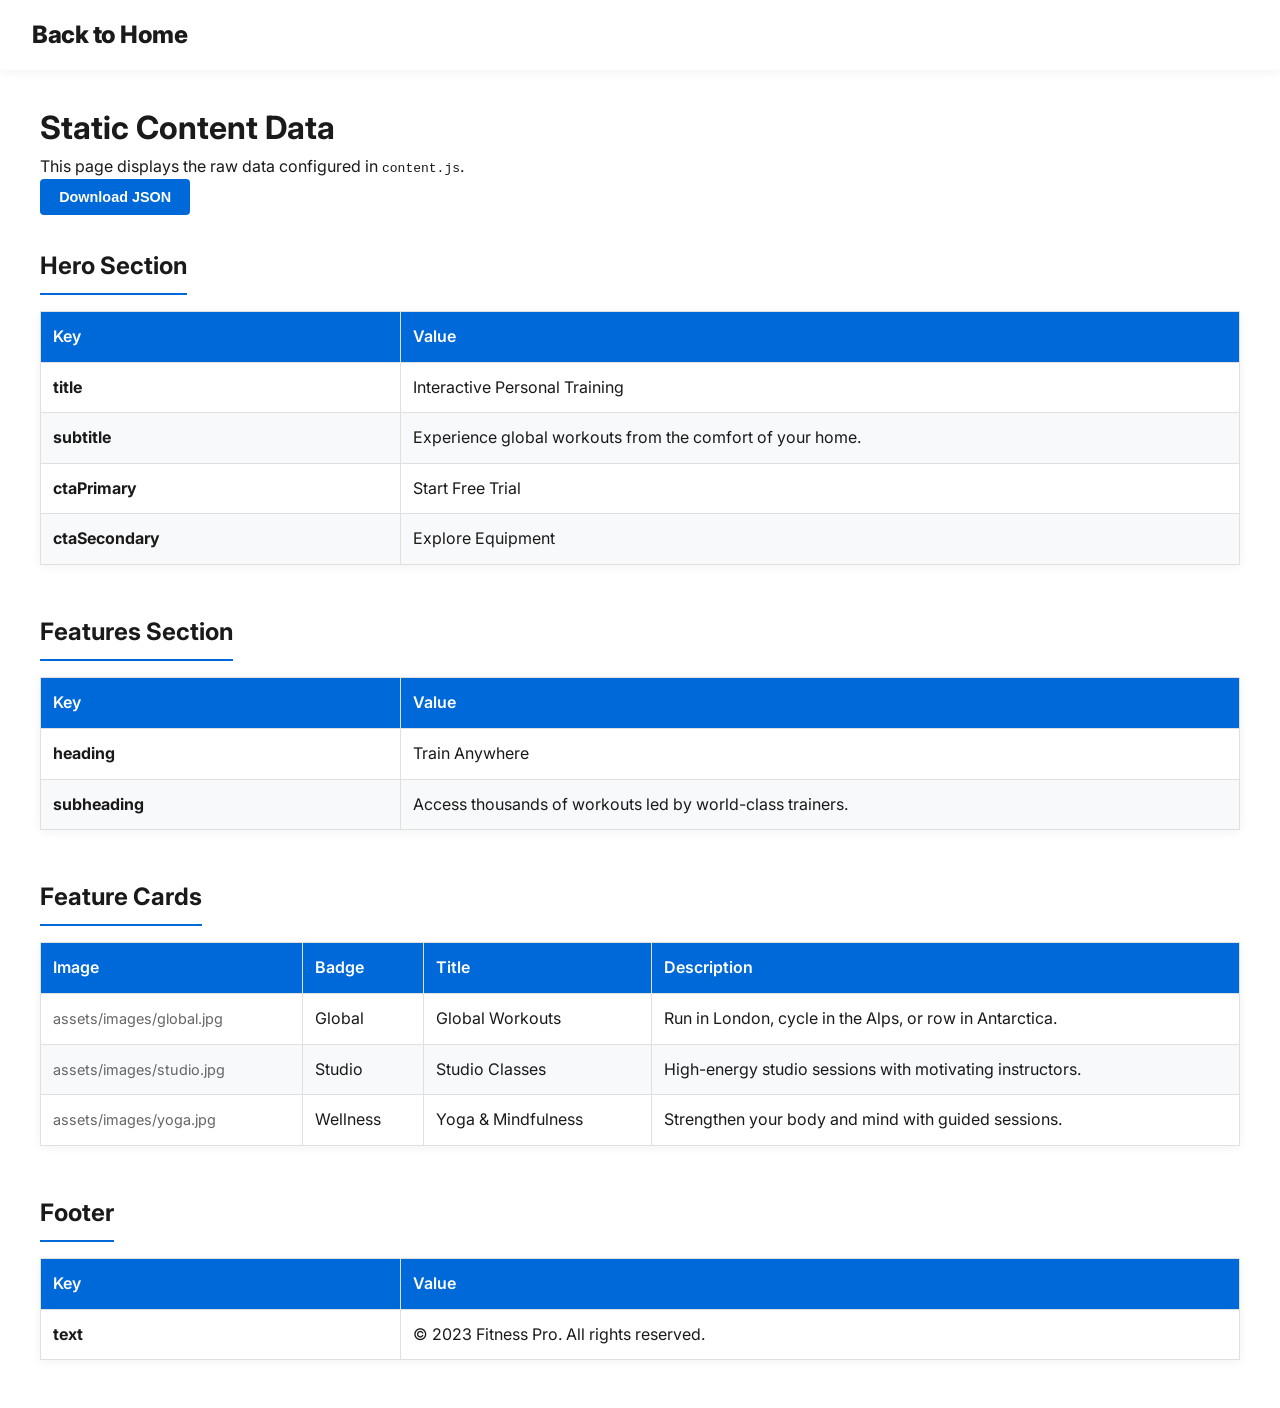
==== data-view.html @ 4fa9d26e "ok" ====
<!doctype html>
<html lang="en">
  <head>
    <meta charset="UTF-8" />
    <meta name="viewport" content="width=device-width, initial-scale=1.0" />
    <title>Content Data View</title>
    <link rel="stylesheet" href="style.css" />
    <link
      href="https://fonts.googleapis.com/css2?family=Inter:wght@300;400;600;700&display=swap"
      rel="stylesheet"
    />
    <style>
      body {
        background-color: #fff;
        color: var(--dark);
      }
      .data-section {
        margin-bottom: 3rem;
      }
      table {
        width: 100%;
        border-collapse: collapse;
        margin-top: 1rem;
        box-shadow: 0 2px 10px rgba(0, 0, 0, 0.05);
      }
      th,
      td {
        border: 1px solid #e0e0e0;
        padding: 12px;
        text-align: left;
      }
      th {
        background-color: var(--primary);
        color: white;
        font-weight: 600;
      }
      tr:nth-child(even) {
        background-color: #f8f9fa;
      }
      h2 {
        border-bottom: 2px solid var(--primary);
        padding-bottom: 0.5rem;
        display: inline-block;
      }
    </style>
  </head>
  <body>
    <!-- Navigation Placeholder -->
    <nav class="navbar" style="position: relative; margin-bottom: 2rem">
      <div class="nav-container">
        <a href="index.html" class="logo">Back to Home</a>
      </div>
    </nav>

    <div class="container">
      <h1>Static Content Data</h1>
      <p>
        This page displays the raw data configured in <code>content.js</code>.
      </p>

      <button
        id="download-json-btn"
        class="btn btn-primary"
        style="margin-bottom: 2rem"
      >
        Download JSON
      </button>

      <div id="tables-container">
        <!-- Tables will be injected here by table-renderer.js -->
      </div>
    </div>

    <!-- Scripts -->
    <script src="content.js"></script>
    <script src="table-renderer.js"></script>
  </body>
</html>
---- style.css ----
:root {
    --primary: #0069d9;
    --primary-hover: #0056b3;
    --dark: #1a1a1a;
    --light: #ffffff;
    --gray: #f4f4f4;
    --text-muted: #666;
    --font-main: 'Inter', sans-serif;
}

* {
    margin: 0;
    padding: 0;
    box-sizing: border-box;
}

body {
    font-family: var(--font-main);
    color: var(--dark);
    line-height: 1.6;
    background-color: var(--light);
}

/* Navigation */
.navbar {
    position: fixed;
    top: 0;
    width: 100%;
    background: rgba(255, 255, 255, 0.95);
    backdrop-filter: blur(10px);
    z-index: 1000;
    box-shadow: 0 2px 10px rgba(0,0,0,0.05);
    transition: padding 0.3s ease;
}

.nav-container {
    max-width: 1400px;
    margin: 0 auto;
    padding: 1rem 2rem;
    display: flex;
    justify-content: space-between;
    align-items: center;
}

.logo {
    display: flex;
    align-items: center;
    gap: 0.5rem;
    font-size: 1.5rem;
    font-weight: 800;
    text-decoration: none;
    color: var(--dark);
    letter-spacing: -0.5px;
}

.logo img {
    height: 40px;
    width: auto;
}

.highlight { color: var(--primary); }

.nav-links {
    display: flex;
    gap: 2rem;
}

.nav-links a {
    text-decoration: none;
    color: var(--dark);
    font-weight: 500;
    font-size: 0.95rem;
    transition: color 0.2s;
}

.nav-links a:hover { color: var(--primary); }

.nav-auth {
    display: flex;
    align-items: center;
    gap: 1.5rem;
}

.btn {
    padding: 0.6rem 1.2rem;
    border-radius: 4px;
    font-weight: 600;
    cursor: pointer;
    border: none;
    transition: all 0.2s;
    text-decoration: none;
    font-size: 0.9rem;
}

.btn-text {
    text-decoration: none;
    color: var(--dark);
    font-weight: 600;
    font-size: 0.9rem;
}

.btn-primary {
    background: var(--primary);
    color: white;
}

.btn-primary:hover { background: var(--primary-hover); }

.btn-outline {
    background: transparent;
    border: 2px solid white;
    color: white;
}

.btn-outline:hover { background: white; color: var(--dark); }

.hidden { display: none !important; }

.hamburger { display: none; }

/* Hero */
.hero {
    position: relative;
    height: 100vh;
    display: flex;
    align-items: center;
    justify-content: center;
    text-align: center;
    color: white;
    padding: 0 1rem;
}

.video-container {
    position: absolute;
    top: 0;
    left: 0;
    width: 100%;
    height: 100%;
    z-index: -1;
    overflow: hidden;
}

.video-bg {
    width: 100%;
    height: 100%;
    object-fit: cover;
}

.overlay {
    position: absolute;
    top: 0;
    left: 0;
    width: 100%;
    height: 100%;
    background: rgba(0, 0, 0, 0.4);
}

.hero-content h1 {
    font-size: 3.5rem;
    font-weight: 800;
    margin-bottom: 1rem;
    text-transform: uppercase;
    letter-spacing: 1px;
}

.hero-content p {
    font-size: 1.2rem;
    margin-bottom: 2rem;
    max-width: 600px;
    margin-left: auto;
    margin-right: auto;
}

.cta-buttons {
    display: flex;
    gap: 1rem;
    justify-content: center;
}

/* Features */
.features {
    padding: 5rem 2rem;
    background: var(--gray);
}

.container {
    max-width: 1200px;
    margin: 0 auto;
}

.section-header {
    text-align: center;
    margin-bottom: 3rem;
}

.section-header h2 {
    font-size: 2.5rem;
    margin-bottom: 0.5rem;
}

.feature-grid {
    display: grid;
    grid-template-columns: repeat(auto-fit, minmax(300px, 1fr));
    gap: 2rem;
}

.card {
    background: white;
    border-radius: 8px;
    overflow: hidden;
    box-shadow: 0 4px 20px rgba(0,0,0,0.05);
    transition: transform 0.3s ease;
}

.card:hover { transform: translateY(-5px); }

.card-image {
    height: 220px;
    background: #ddd;
    position: relative;
}

.card-image img {
    width: 100%;
    height: 100%;
    object-fit: cover;
}

.card-badge {
    position: absolute;
    top: 1rem;
    left: 1rem;
    background: rgba(0,0,0,0.7);
    color: white;
    padding: 0.25rem 0.75rem;
    border-radius: 20px;
    font-size: 0.8rem;
    font-weight: 600;
    text-transform: uppercase;
}

.card-body { padding: 1.5rem; }
.card-body h3 { margin-bottom: 0.5rem; }
.card-body p { color: var(--text-muted); font-size: 0.95rem; }

/* Footer */
footer {
    background: var(--dark);
    color: white;
    padding: 2rem;
    text-align: center;
}

/* Mobile */
@media (max-width: 768px) {
    .nav-links, .nav-auth { display: none; }
    .hamburger { display: block; cursor: pointer; }
    .hamburger span {
        display: block;
        width: 25px;
        height: 3px;
        background: var(--dark);
        margin: 5px 0;
    }
    .hero-content h1 { font-size: 2.2rem; }
    .cta-buttons { flex-direction: column; }
    .btn-outline { border-color: var(--primary); color: var(--primary); background: white; }
}
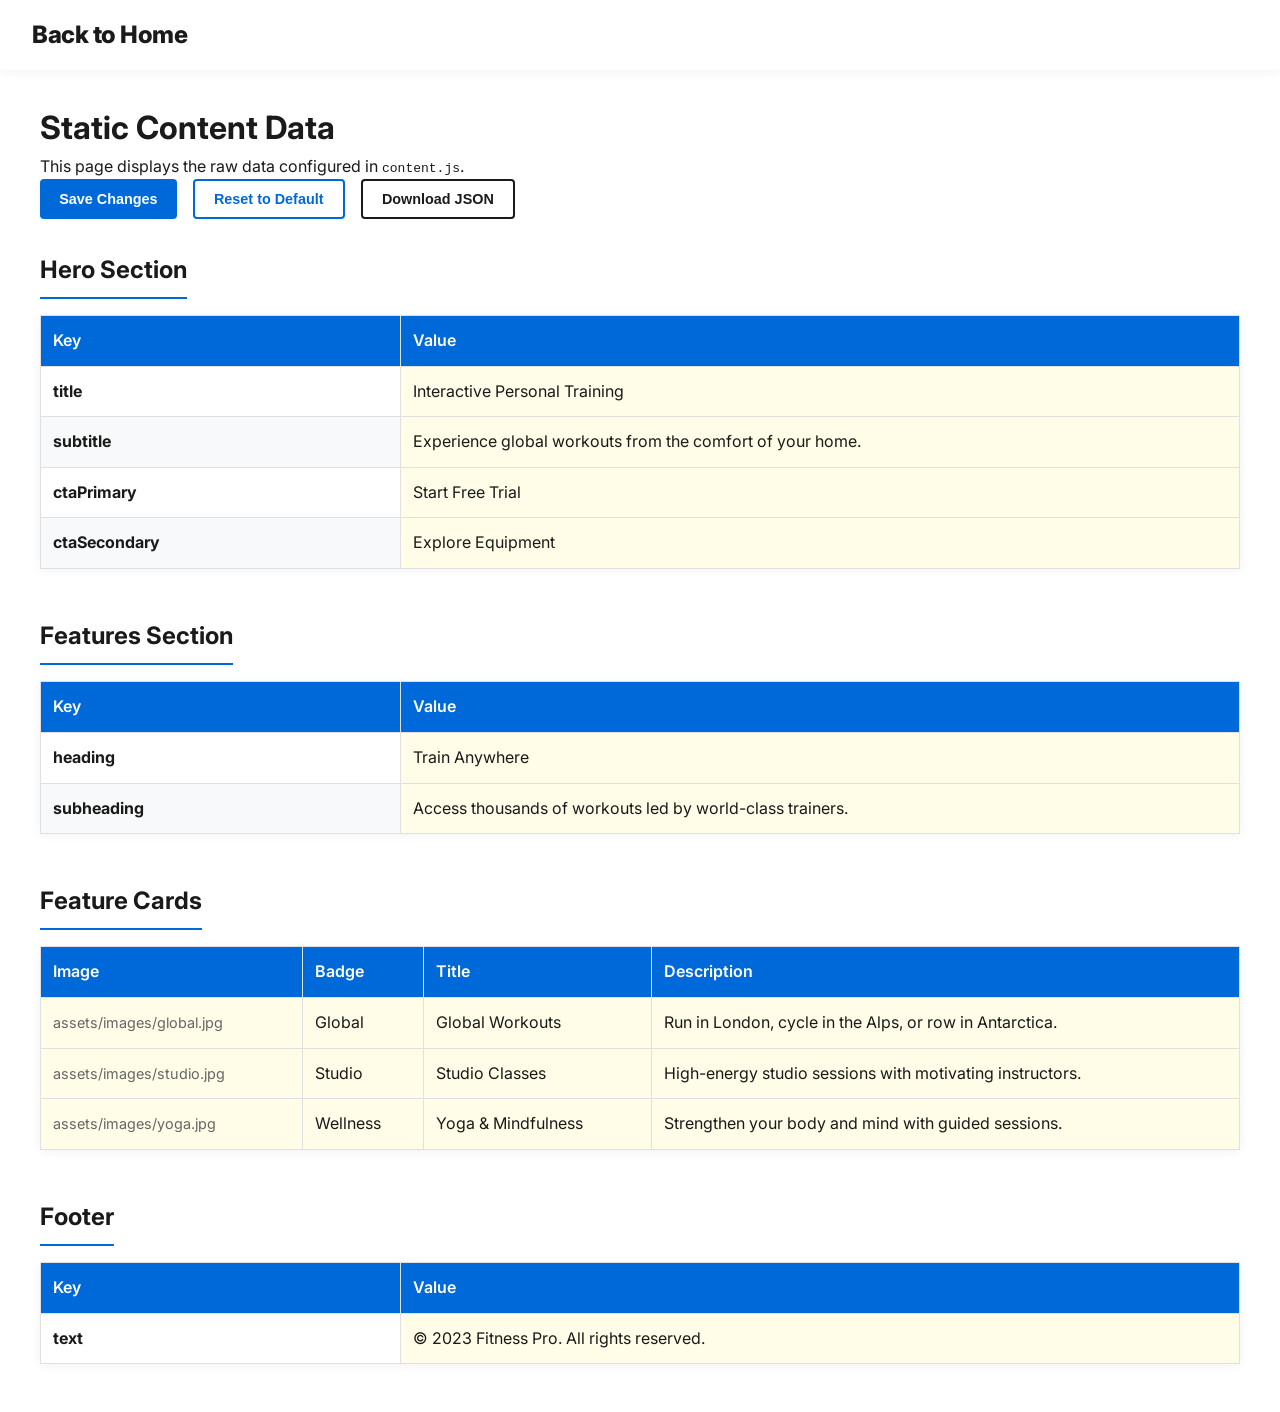
==== commit 64f8b14e: "ok" ====
--- a/data-view.html
+++ b/data-view.html
@@ -58,13 +58,23 @@
         This page displays the raw data configured in <code>content.js</code>.
       </p>
 
-      <button
-        id="download-json-btn"
-        class="btn btn-primary"
-        style="margin-bottom: 2rem"
-      >
-        Download JSON
-      </button>
+      <div style="margin-bottom: 2rem; display: flex; gap: 1rem">
+        <button id="save-btn" class="btn btn-primary">Save Changes</button>
+        <button
+          id="reset-btn"
+          class="btn btn-outline"
+          style="border-color: var(--primary); color: var(--primary)"
+        >
+          Reset to Default
+        </button>
+        <button
+          id="download-json-btn"
+          class="btn btn-outline"
+          style="border-color: var(--dark); color: var(--dark)"
+        >
+          Download JSON
+        </button>
+      </div>
 
       <div id="tables-container">
         <!-- Tables will be injected here by table-renderer.js -->
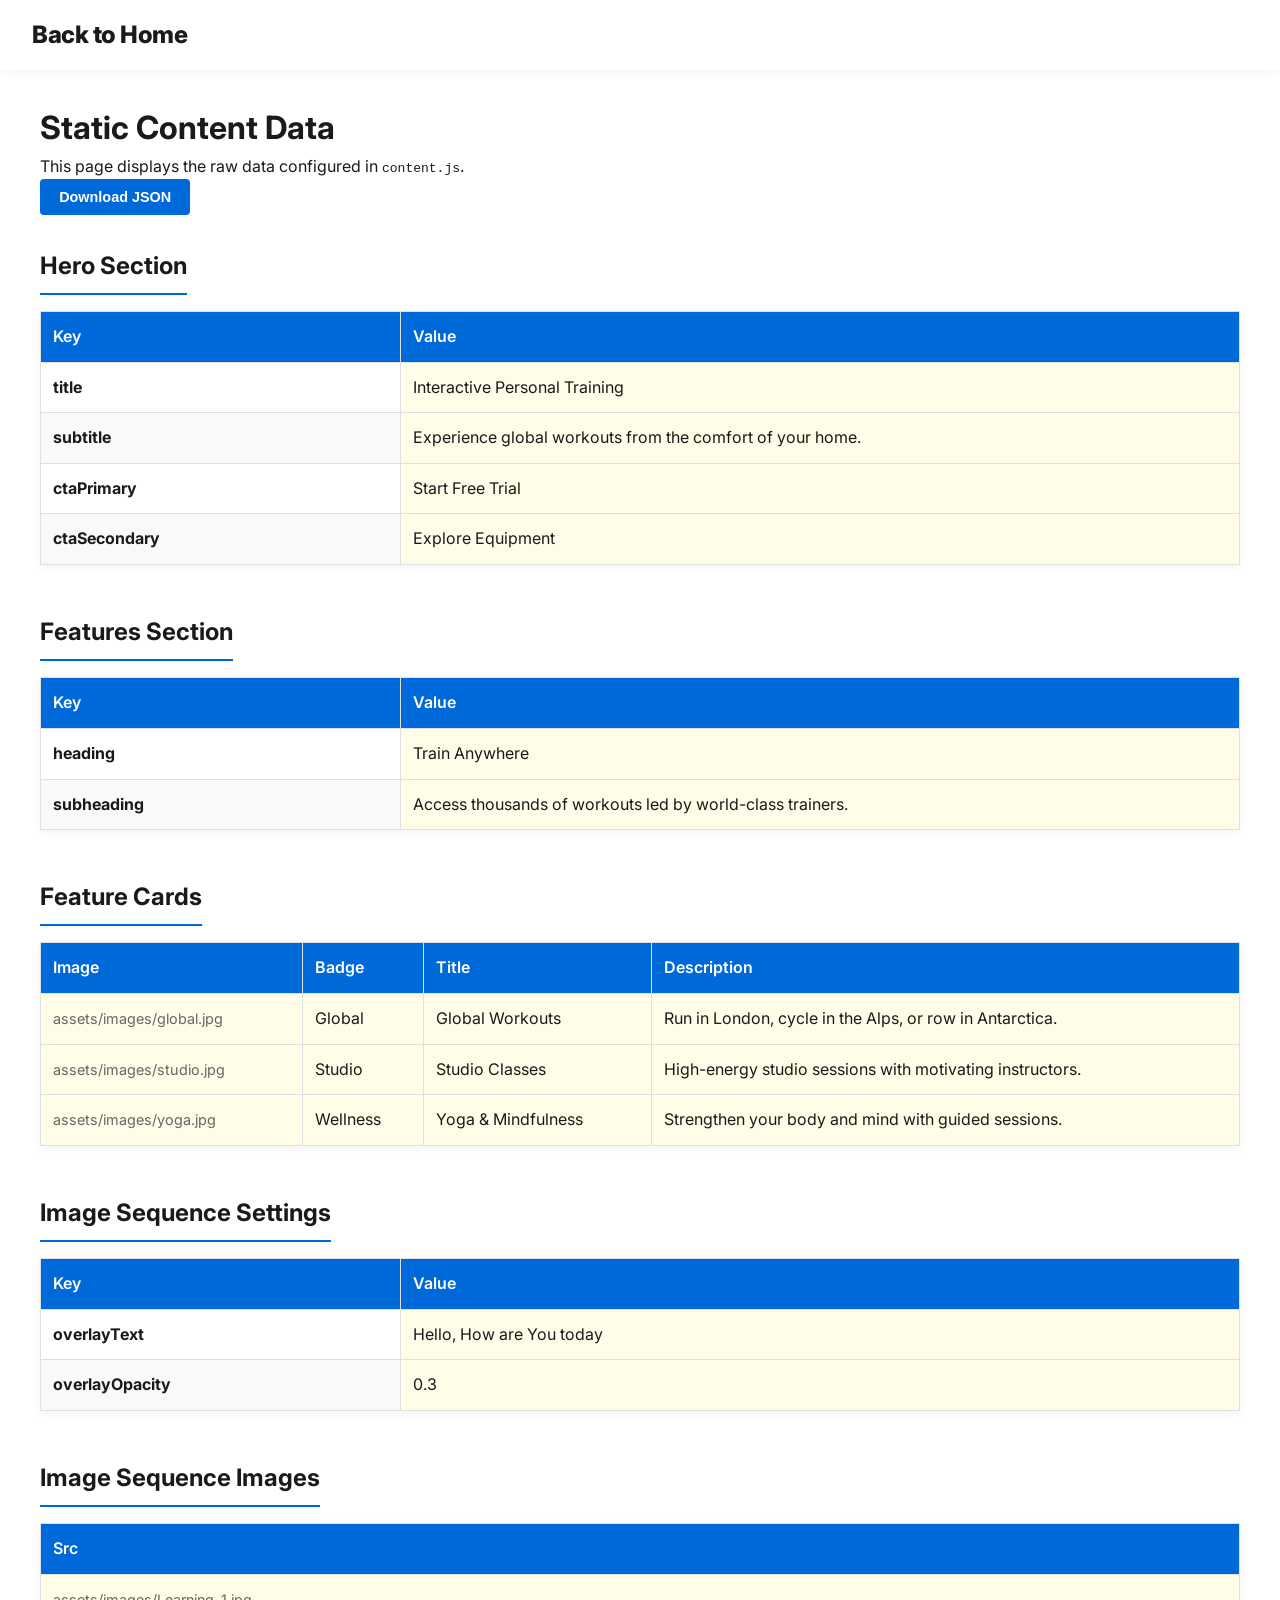
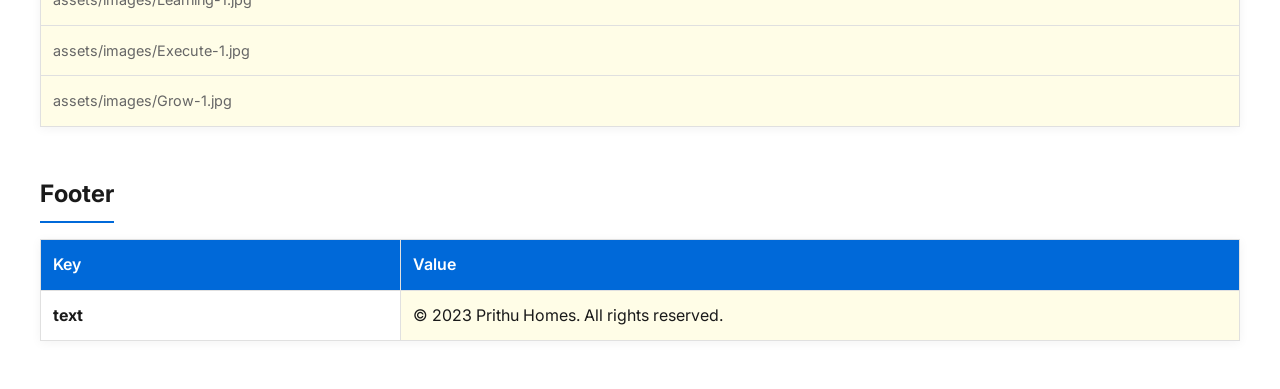
==== commit 03f464ca: "k" ====
--- a/data-view.html
+++ b/data-view.html
@@ -1,88 +1,82 @@
 <!doctype html>
 <html lang="en">
-  <head>
-    <meta charset="UTF-8" />
-    <meta name="viewport" content="width=device-width, initial-scale=1.0" />
-    <title>Content Data View</title>
-    <link rel="stylesheet" href="style.css" />
-    <link
-      href="https://fonts.googleapis.com/css2?family=Inter:wght@300;400;600;700&display=swap"
-      rel="stylesheet"
-    />
-    <style>
-      body {
-        background-color: #fff;
-        color: var(--dark);
-      }
-      .data-section {
-        margin-bottom: 3rem;
-      }
-      table {
-        width: 100%;
-        border-collapse: collapse;
-        margin-top: 1rem;
-        box-shadow: 0 2px 10px rgba(0, 0, 0, 0.05);
-      }
-      th,
-      td {
-        border: 1px solid #e0e0e0;
-        padding: 12px;
-        text-align: left;
-      }
-      th {
-        background-color: var(--primary);
-        color: white;
-        font-weight: 600;
-      }
-      tr:nth-child(even) {
-        background-color: #f8f9fa;
-      }
-      h2 {
-        border-bottom: 2px solid var(--primary);
-        padding-bottom: 0.5rem;
-        display: inline-block;
-      }
-    </style>
-  </head>
-  <body>
-    <!-- Navigation Placeholder -->
-    <nav class="navbar" style="position: relative; margin-bottom: 2rem">
-      <div class="nav-container">
-        <a href="index.html" class="logo">Back to Home</a>
-      </div>
-    </nav>
 
-    <div class="container">
-      <h1>Static Content Data</h1>
-      <p>
-        This page displays the raw data configured in <code>content.js</code>.
-      </p>
+<head>
+  <meta charset="UTF-8" />
+  <meta name="viewport" content="width=device-width, initial-scale=1.0" />
+  <title>Content Data View</title>
+  <link rel="stylesheet" href="style.css" />
+  <link href="https://fonts.googleapis.com/css2?family=Inter:wght@300;400;600;700&display=swap" rel="stylesheet" />
+  <style>
+    body {
+      background-color: #fff;
+      color: var(--dark);
+    }
 
-      <div style="margin-bottom: 2rem; display: flex; gap: 1rem">
-        <button id="save-btn" class="btn btn-primary">Save Changes</button>
-        <button
-          id="reset-btn"
-          class="btn btn-outline"
-          style="border-color: var(--primary); color: var(--primary)"
-        >
-          Reset to Default
-        </button>
-        <button
-          id="download-json-btn"
-          class="btn btn-outline"
-          style="border-color: var(--dark); color: var(--dark)"
-        >
-          Download JSON
-        </button>
-      </div>
+    .data-section {
+      margin-bottom: 3rem;
+    }
 
-      <div id="tables-container">
-        <!-- Tables will be injected here by table-renderer.js -->
-      </div>
+    table {
+      width: 100%;
+      border-collapse: collapse;
+      margin-top: 1rem;
+      box-shadow: 0 2px 10px rgba(0, 0, 0, 0.05);
+    }
+
+    th,
+    td {
+      border: 1px solid #e0e0e0;
+      padding: 12px;
+      text-align: left;
+    }
+
+    th {
+      background-color: var(--primary);
+      color: white;
+      font-weight: 600;
+    }
+
+    tr:nth-child(even) {
+      background-color: #f8f9fa;
+    }
+
+    h2 {
+      border-bottom: 2px solid var(--primary);
+      padding-bottom: 0.5rem;
+      display: inline-block;
+    }
+  </style>
+</head>
+
+<body>
+  <!-- Navigation Placeholder -->
+  <nav class="navbar" style="position: relative; margin-bottom: 2rem">
+    <div class="nav-container">
+      <a href="index.html" class="logo">Back to Home</a>
+    </div>
+  </nav>
+
+  <div class="container">
+    <h1>Static Content Data</h1>
+    <p>
+      This page displays the raw data configured in <code>content.js</code>.
+    </p>
+
+    <div style="margin-bottom: 2rem; display: flex; gap: 1rem">
+      <button id="download-json-btn" class="btn btn-primary">
+        Download JSON
+      </button>
     </div>
 
-    <!-- Scripts -->
-    <script src="content.js"></script>
-    <script src="table-renderer.js"></script>
-  </body>
-</html>
+    <div id="tables-container">
+      <!-- Tables will be injected here by table-renderer.js -->
+    </div>
+  </div>
+
+  <!-- Scripts -->
+  <script src="content.js"></script>
+  <script src="table-renderer.js"></script>
+</body>
+
+</html>
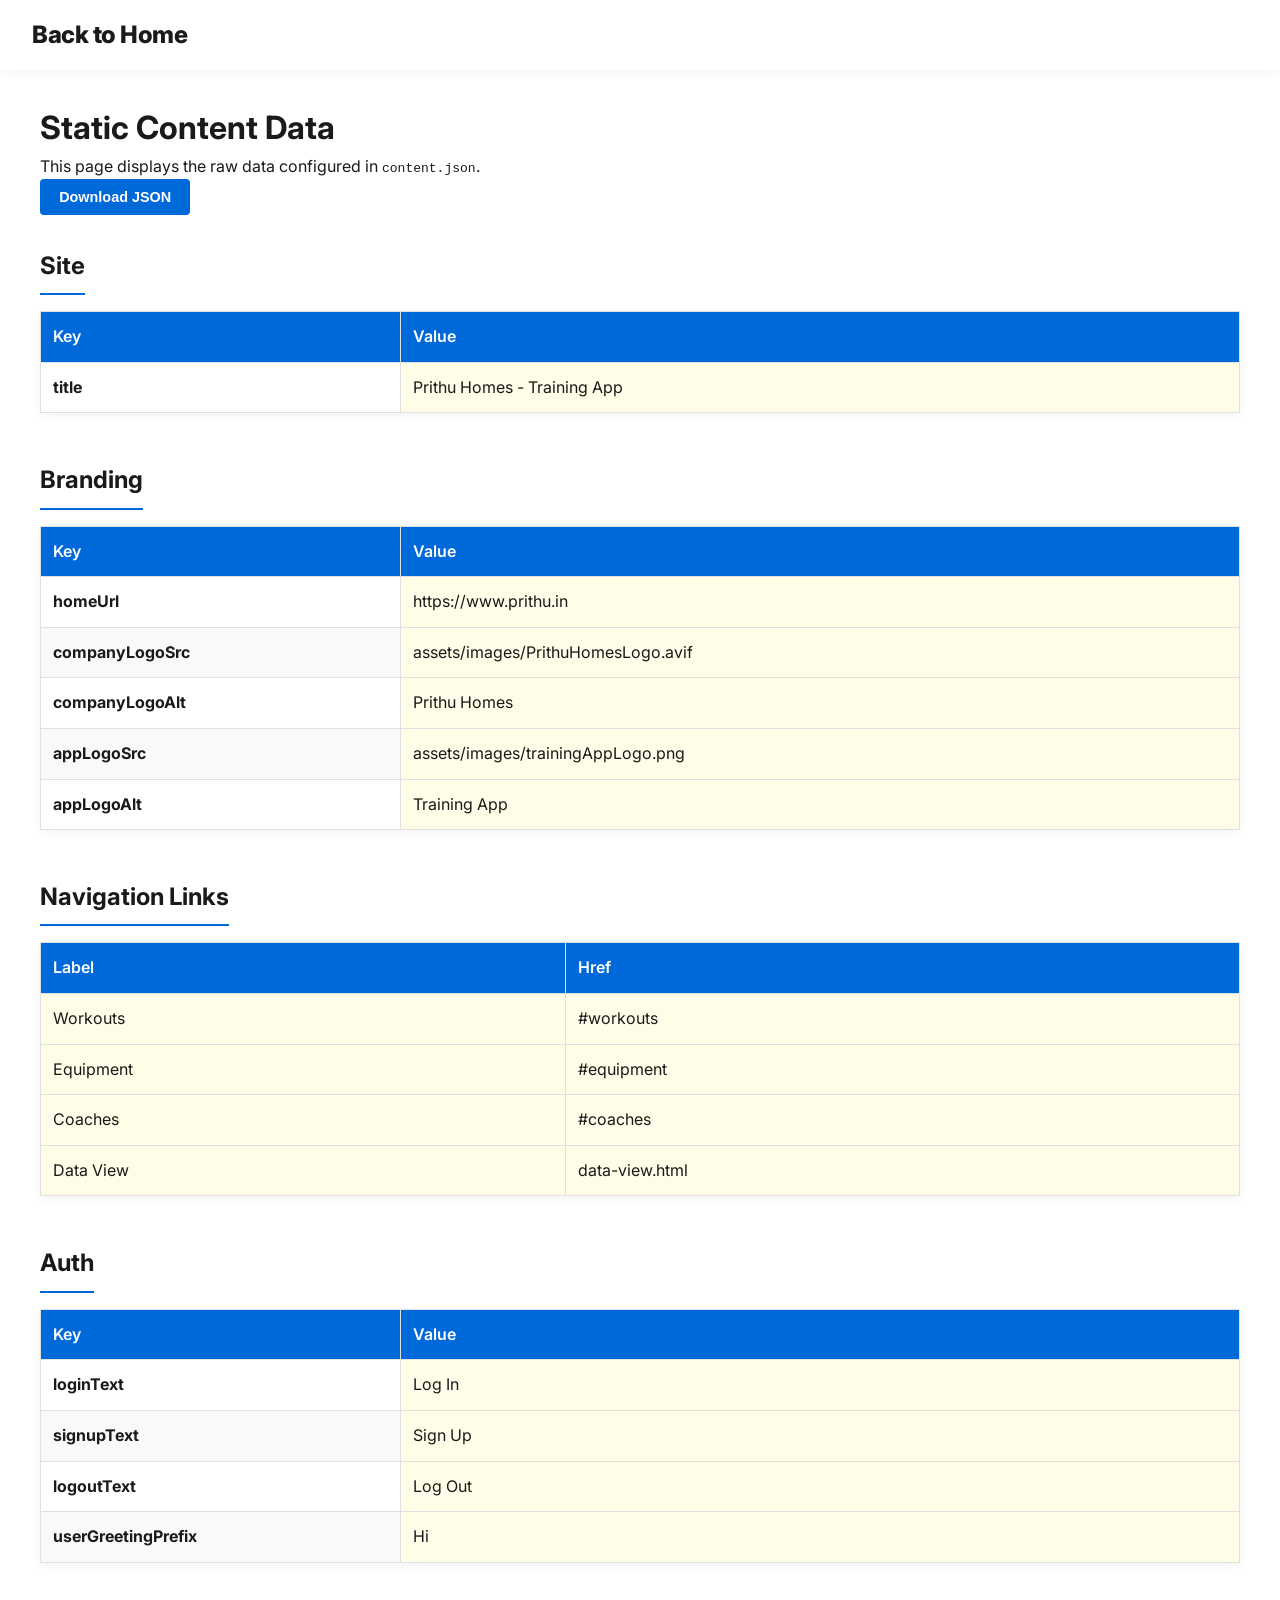
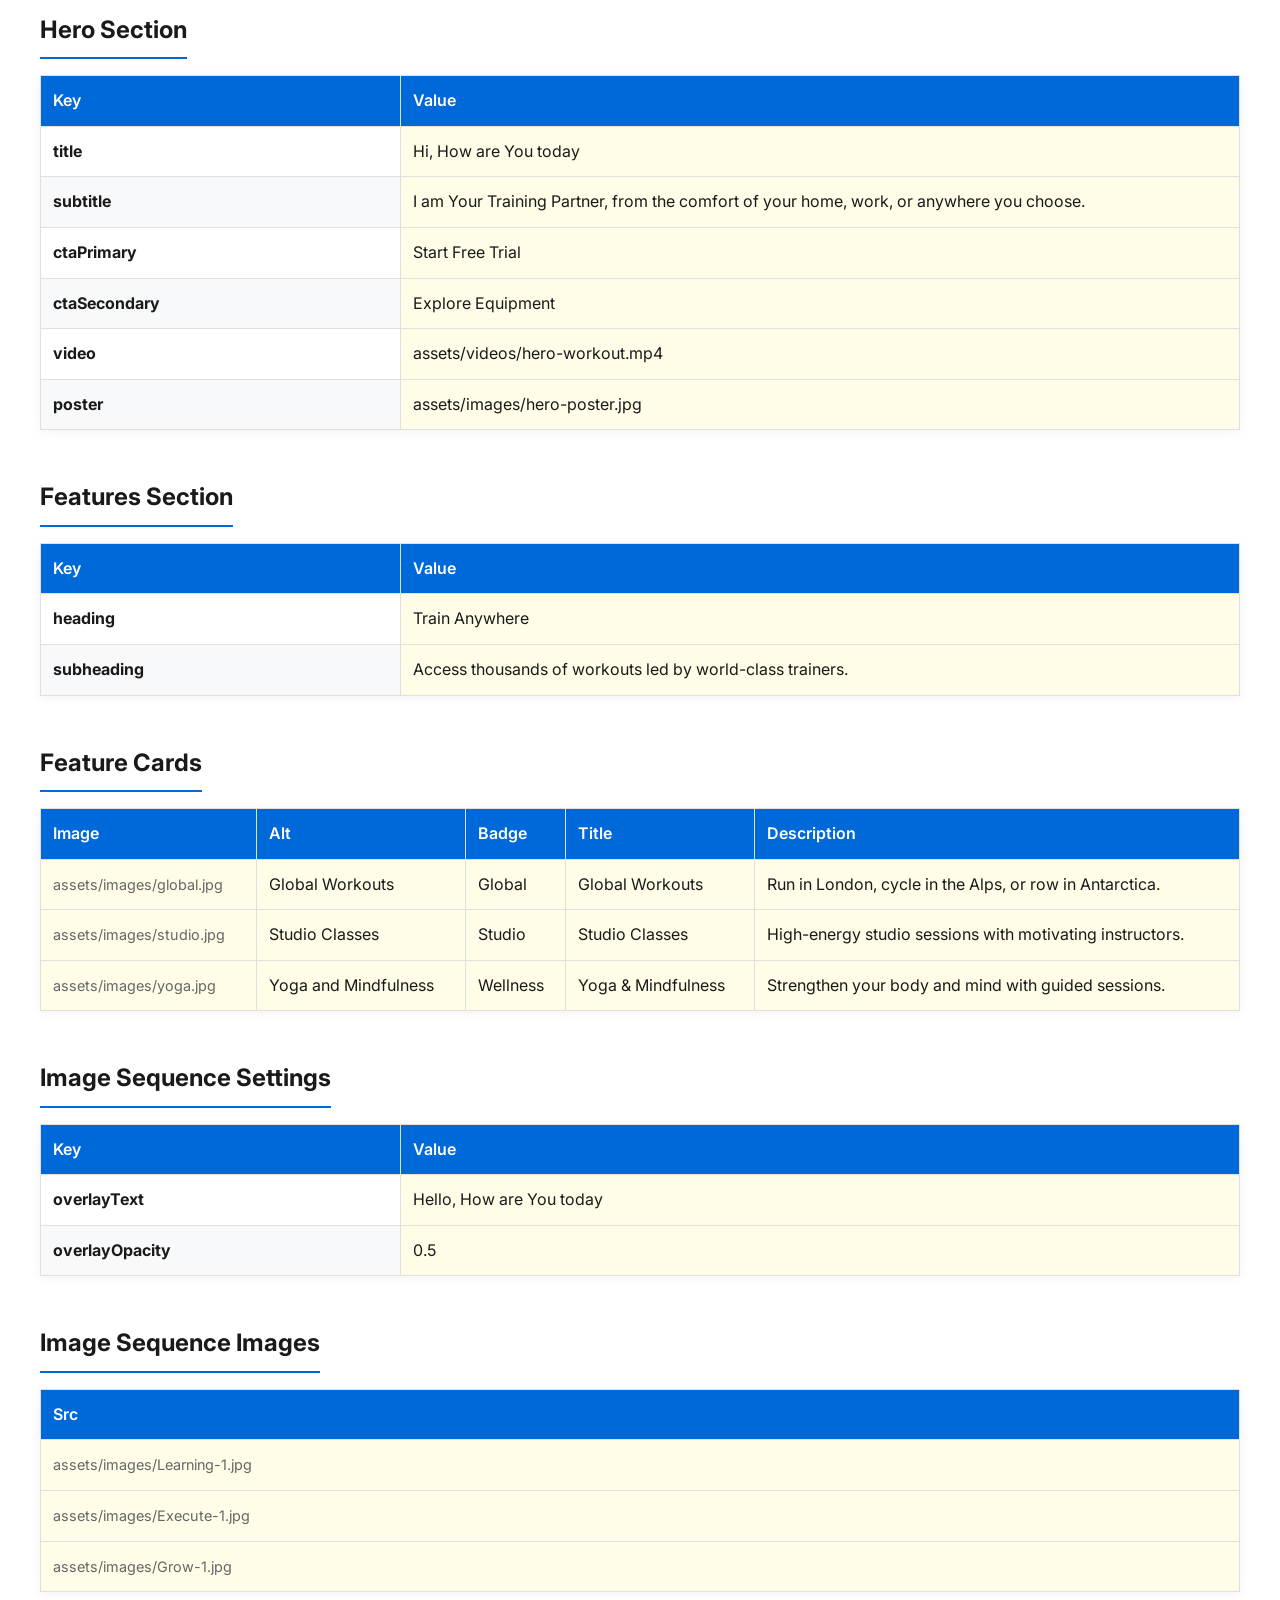
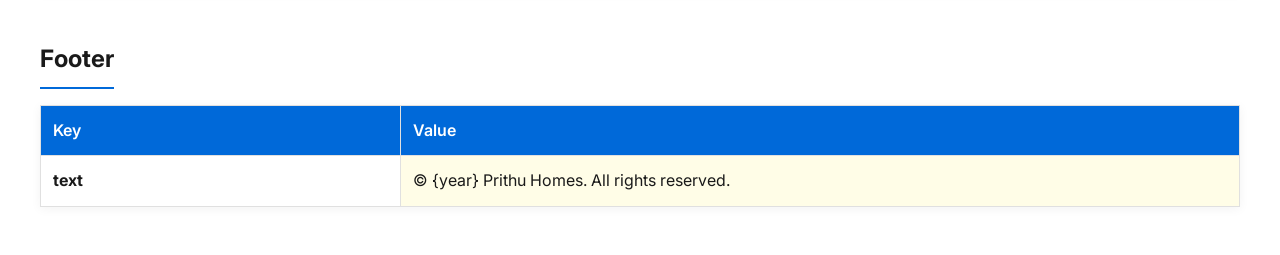
==== commit 4fc8243f: "ok" ====
--- a/data-view.html
+++ b/data-view.html
@@ -60,7 +60,7 @@
   <div class="container">
     <h1>Static Content Data</h1>
     <p>
-      This page displays the raw data configured in <code>content.js</code>.
+      This page displays the raw data configured in <code>content.json</code>.
     </p>
 
     <div style="margin-bottom: 2rem; display: flex; gap: 1rem">
@@ -79,4 +79,4 @@
   <script src="table-renderer.js"></script>
 </body>
 
-</html>+</html>
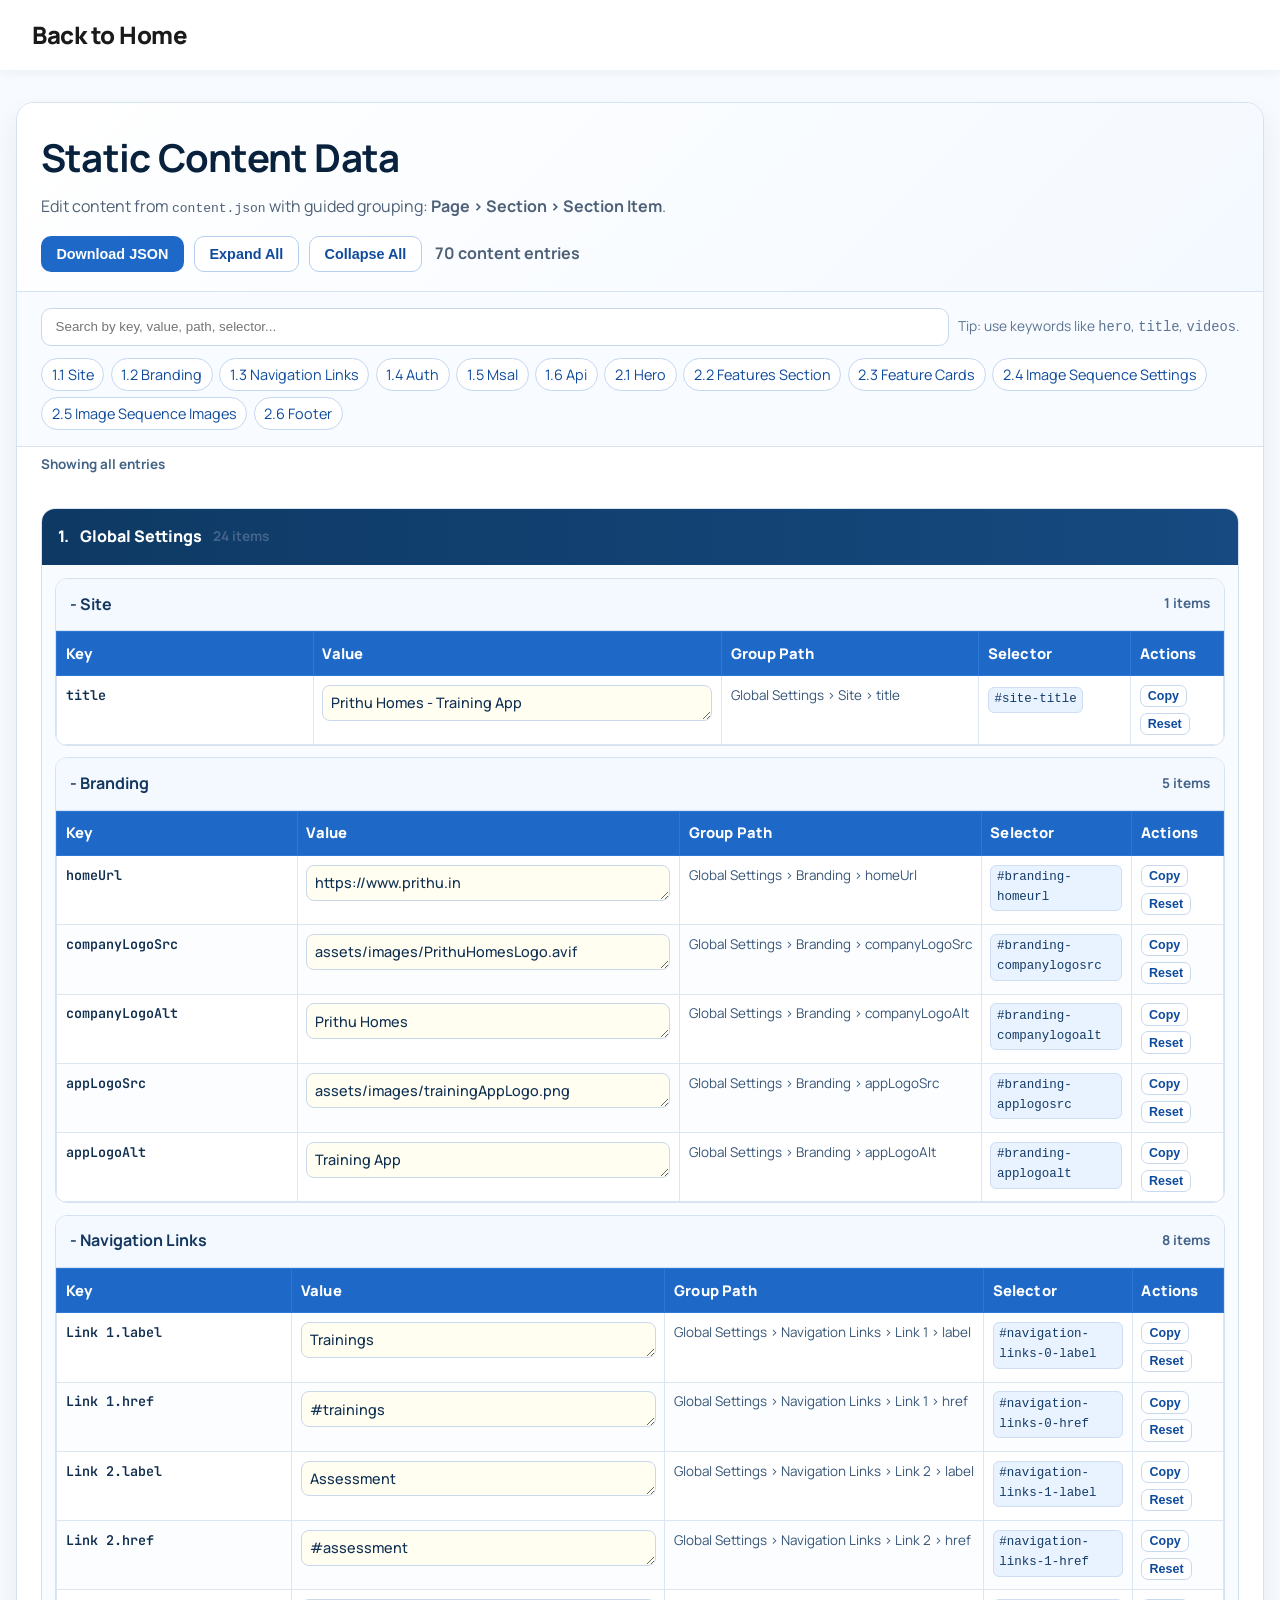
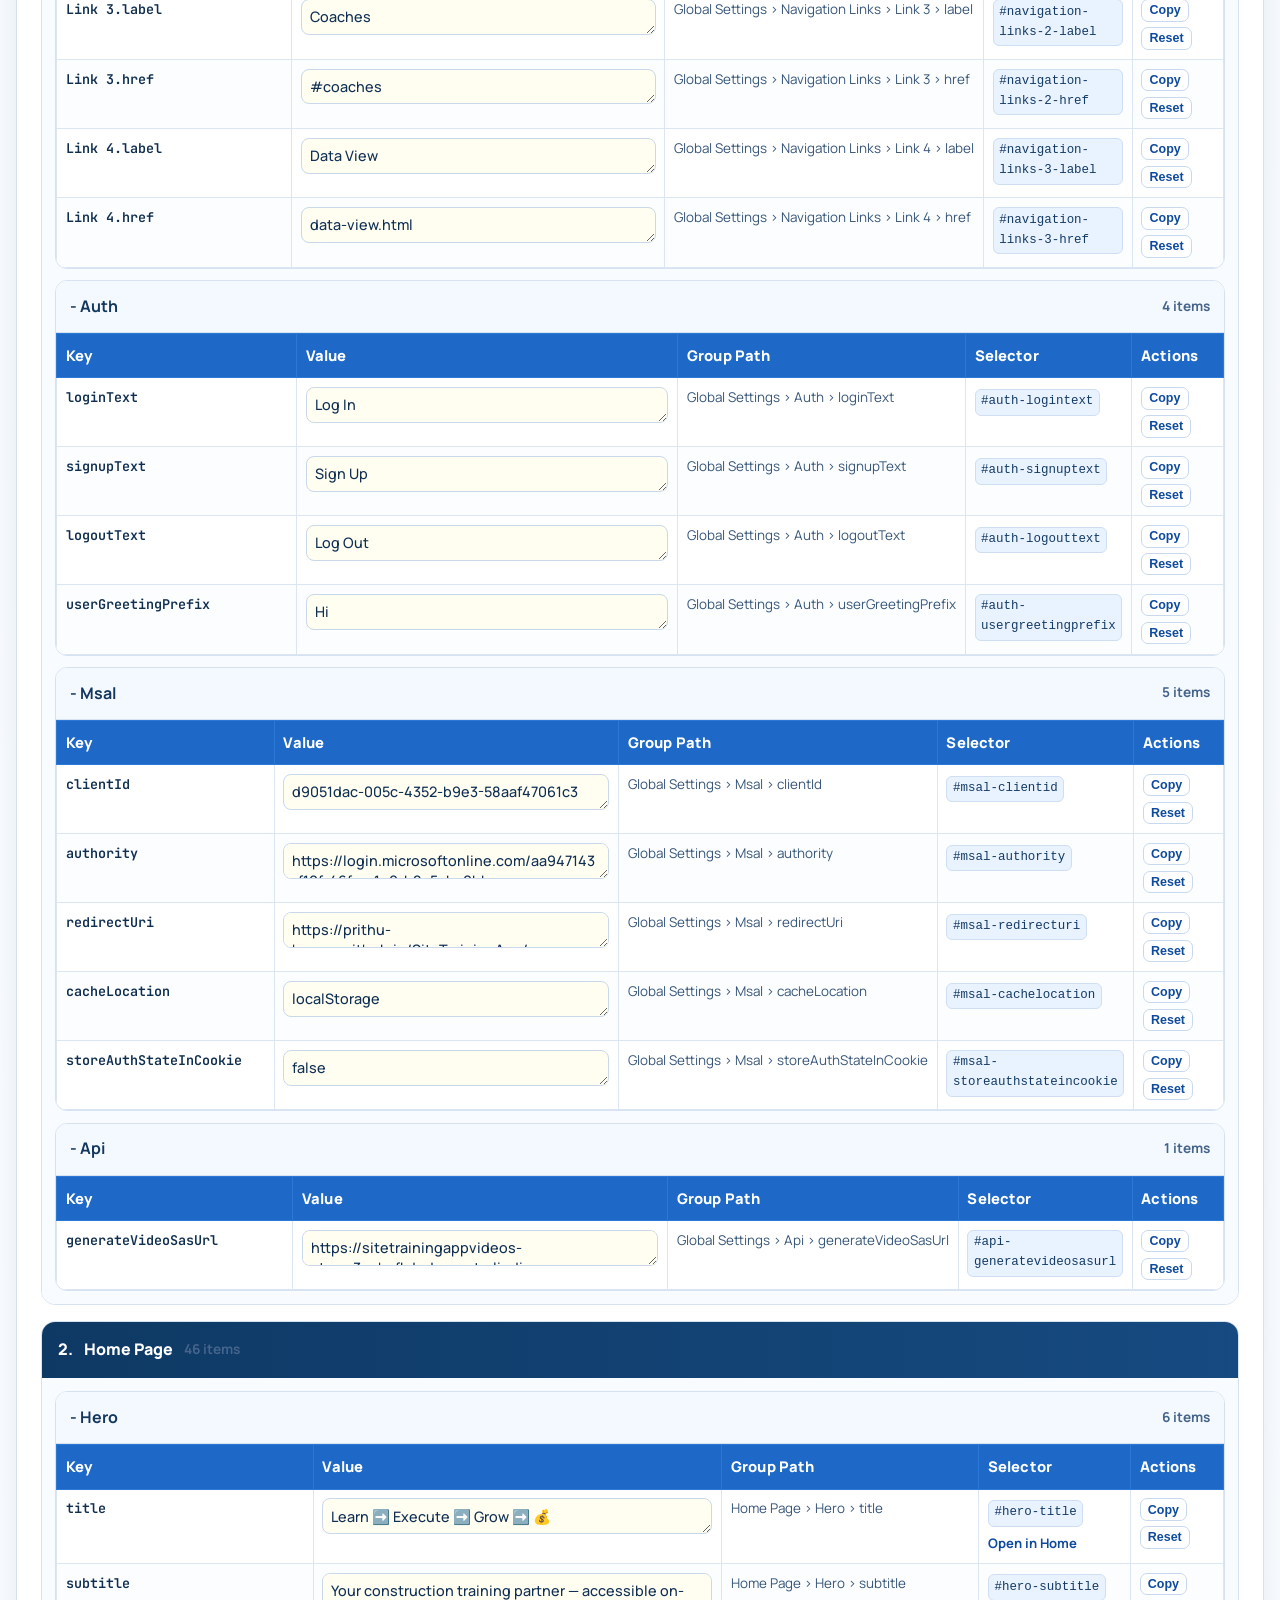
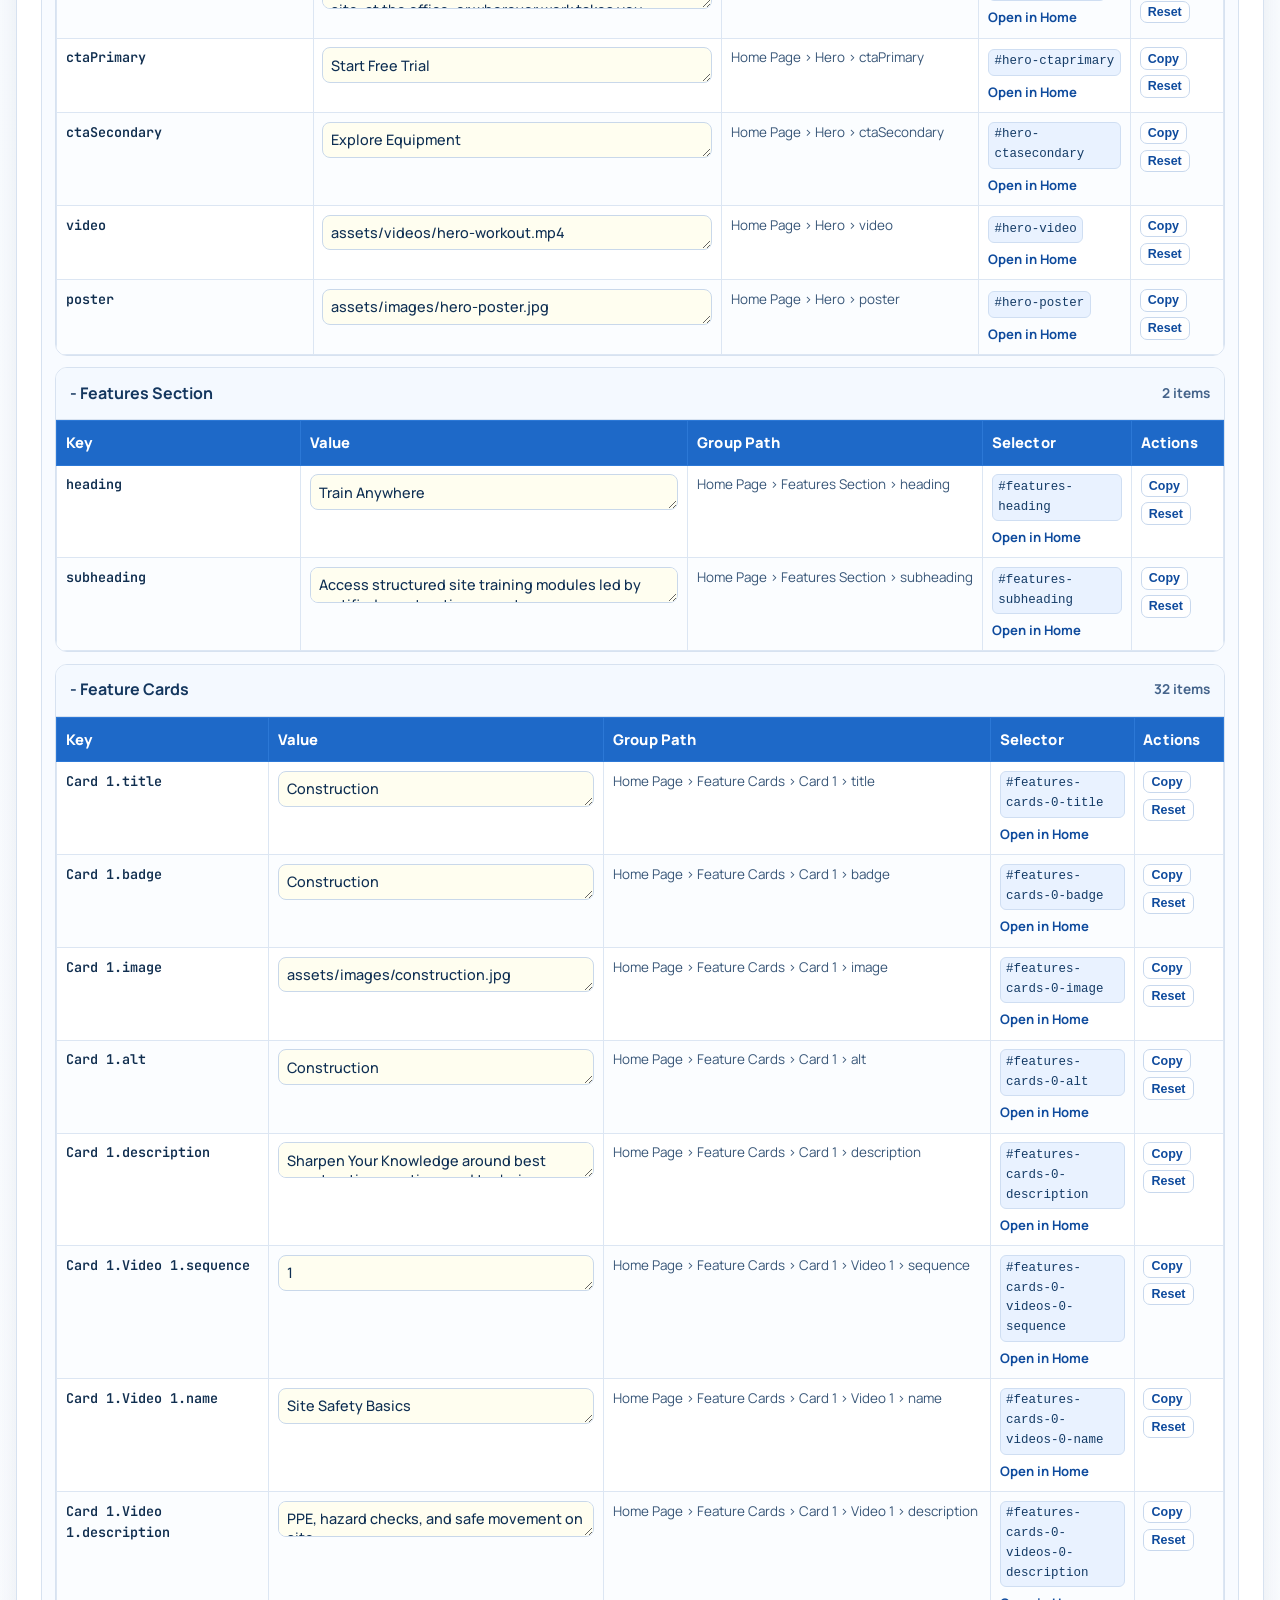
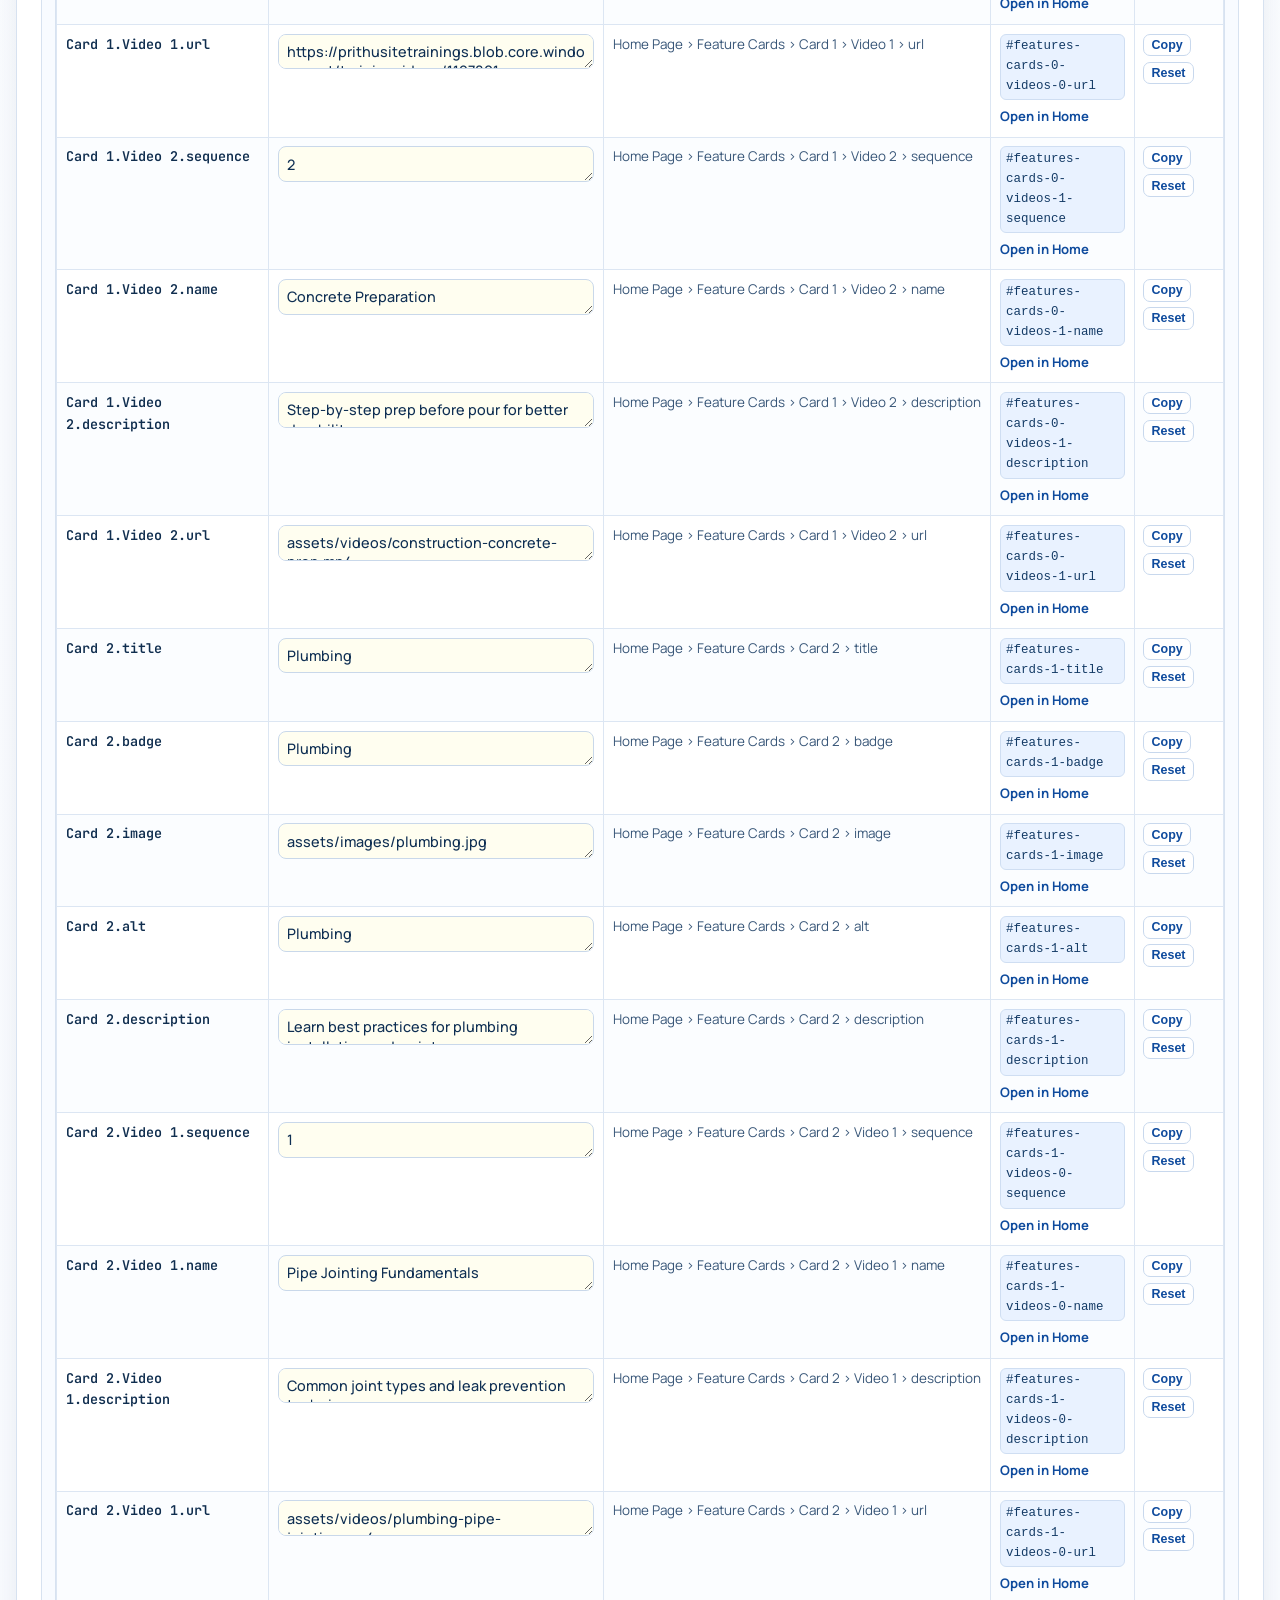
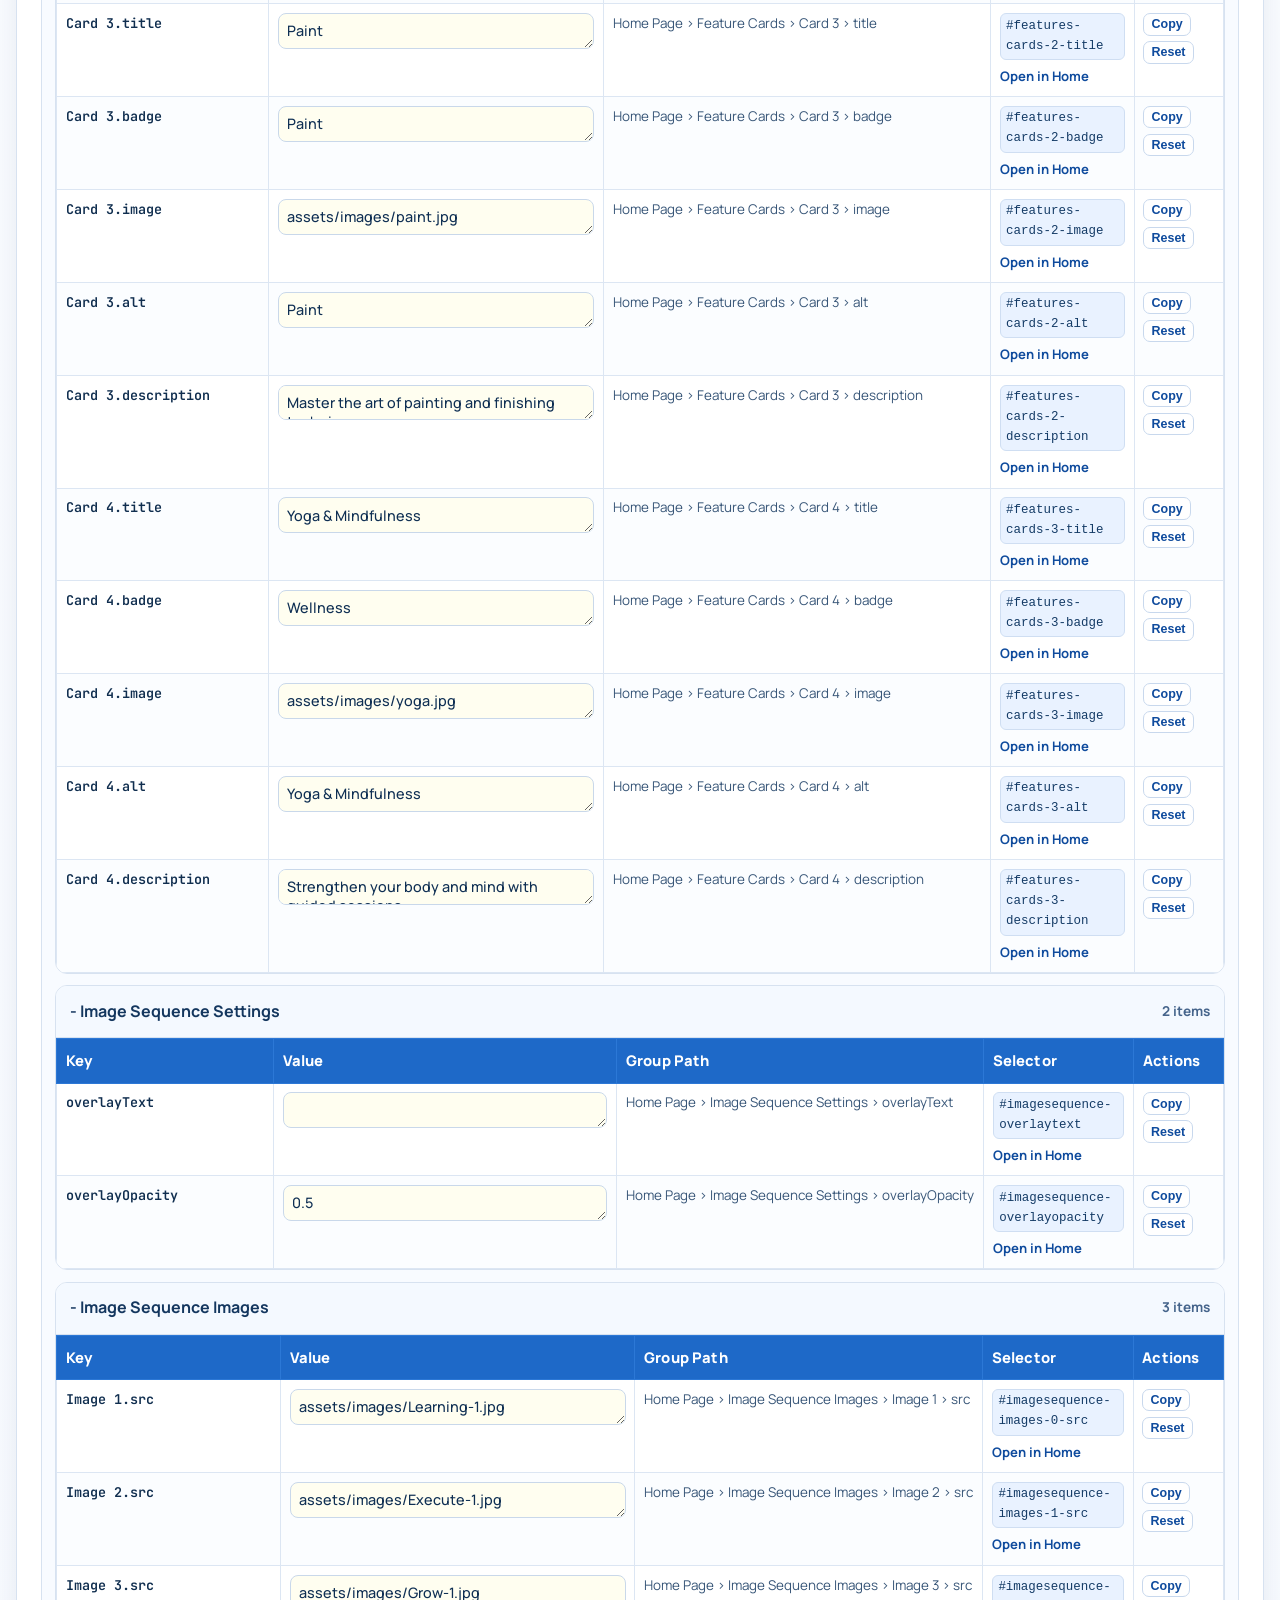
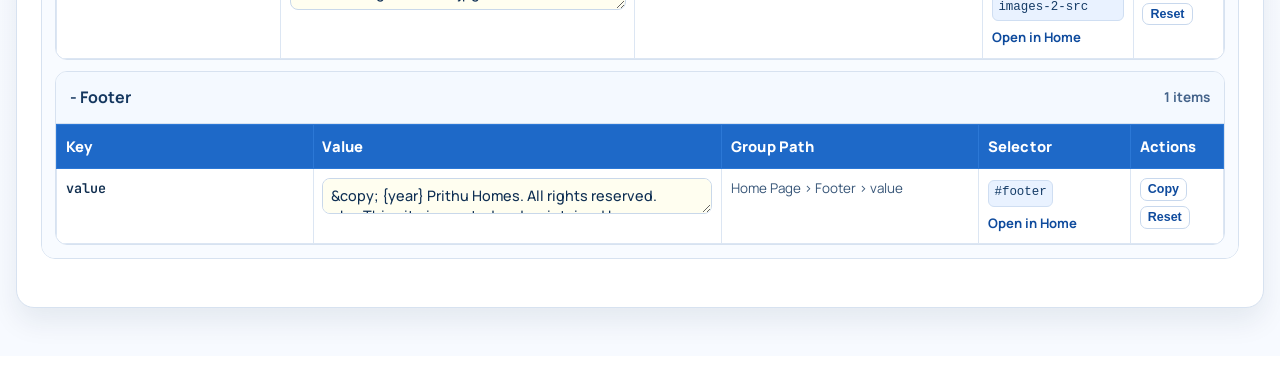
==== commit 16651219: "Redesign data view with dynamic Page > Section > Item grouping" ====
--- a/data-view.html
+++ b/data-view.html
@@ -6,45 +6,371 @@
   <meta name="viewport" content="width=device-width, initial-scale=1.0" />
   <title>Content Data View</title>
   <link rel="stylesheet" href="style.css" />
-  <link href="https://fonts.googleapis.com/css2?family=Inter:wght@300;400;600;700&display=swap" rel="stylesheet" />
+  <link rel="preconnect" href="https://fonts.googleapis.com" />
+  <link rel="preconnect" href="https://fonts.gstatic.com" crossorigin />
+  <link
+    href="https://fonts.googleapis.com/css2?family=Manrope:wght@400;500;700;800&family=JetBrains+Mono:wght@400;600&display=swap"
+    rel="stylesheet" />
   <style>
+    :root {
+      --dv-ink: #0d2a4b;
+      --dv-muted: #4f6177;
+      --dv-sky: #eef4fc;
+      --dv-border: #d7e2f0;
+      --dv-accent: #1e69c8;
+      --dv-accent-strong: #0f4b9d;
+      --dv-card: #ffffff;
+      --dv-soft: #f8fbff;
+      --dv-ok: #047857;
+      --dv-warn: #b45309;
+      --dv-shadow: 0 14px 28px rgba(11, 38, 69, 0.08);
+    }
+
+    * {
+      box-sizing: border-box;
+    }
+
     body {
-      background-color: #fff;
-      color: var(--dark);
-    }
-
-    .data-section {
-      margin-bottom: 3rem;
+      background:
+        radial-gradient(circle at 15% 0%, #f7fbff 0, #f7fbff 24%, transparent 62%),
+        linear-gradient(180deg, #ffffff 0%, #f7faff 100%);
+      color: var(--dv-ink);
+      font-family: "Manrope", sans-serif;
+    }
+
+    .container {
+      max-width: 1320px;
+      margin: 0 auto;
+      padding: 0 1rem 3rem;
+    }
+
+    .data-shell {
+      background: var(--dv-card);
+      border: 1px solid var(--dv-border);
+      border-radius: 18px;
+      box-shadow: var(--dv-shadow);
+      overflow: hidden;
+    }
+
+    .data-head {
+      padding: 1.5rem 1.5rem 1.2rem;
+      border-bottom: 1px solid var(--dv-border);
+      background: linear-gradient(135deg, #ffffff 0%, #f4f9ff 100%);
+    }
+
+    .data-title {
+      margin: 0;
+      font-size: clamp(1.65rem, 3vw, 2.5rem);
+      letter-spacing: -0.02em;
+      color: #08213d;
+    }
+
+    .data-subtitle {
+      margin-top: 0.35rem;
+      color: var(--dv-muted);
+    }
+
+    .top-actions {
+      display: flex;
+      flex-wrap: wrap;
+      align-items: center;
+      gap: 0.65rem;
+      margin-top: 1rem;
+    }
+
+    .btn {
+      border-radius: 10px;
+      font-weight: 700;
+      border: 1px solid transparent;
+      padding: 0.55rem 0.9rem;
+      font-size: 0.9rem;
+    }
+
+    .btn-primary {
+      background: var(--dv-accent);
+    }
+
+    .btn-primary:hover {
+      background: var(--dv-accent-strong);
+    }
+
+    .btn-ghost {
+      background: #fff;
+      color: var(--dv-accent-strong);
+      border-color: #b6cff0;
+    }
+
+    .entry-pill {
+      margin-left: 0.2rem;
+      color: var(--dv-muted);
+      font-weight: 700;
+      white-space: nowrap;
+    }
+
+    .utility-bar {
+      padding: 1rem 1.5rem;
+      background: var(--dv-soft);
+      border-bottom: 1px solid var(--dv-border);
+      display: grid;
+      gap: 0.75rem;
+    }
+
+    .search-wrap {
+      display: flex;
+      gap: 0.6rem;
+      flex-wrap: wrap;
+      align-items: center;
+    }
+
+    #table-search {
+      flex: 1;
+      min-width: 260px;
+      padding: 0.65rem 0.85rem;
+      border: 1px solid #c9d8ea;
+      border-radius: 10px;
+      outline: none;
+      background: #fff;
+    }
+
+    .jump-links {
+      display: flex;
+      flex-wrap: wrap;
+      gap: 0.4rem;
+      font-size: 0.9rem;
+    }
+
+    .jump-link {
+      text-decoration: none;
+      border: 1px solid #c4d7f1;
+      color: var(--dv-accent-strong);
+      padding: 0.25rem 0.6rem;
+      border-radius: 999px;
+      background: #fff;
+      transition: all 0.16s ease;
+    }
+
+    .jump-link:hover {
+      transform: translateY(-1px);
+      border-color: var(--dv-accent);
+      background: #f4f9ff;
+    }
+
+    .tables-wrap {
+      padding: 1.2rem 1.5rem 2rem;
+    }
+
+    .page-group {
+      border: 1px solid var(--dv-border);
+      border-radius: 14px;
+      overflow: hidden;
+      background: #fff;
+      margin-bottom: 1rem;
+    }
+
+    .page-group > summary,
+    .section-group > summary {
+      list-style: none;
+      cursor: pointer;
+      user-select: none;
+    }
+
+    .page-group > summary::-webkit-details-marker,
+    .section-group > summary::-webkit-details-marker {
+      display: none;
+    }
+
+    .page-group > summary {
+      padding: 0.95rem 1rem;
+      background: linear-gradient(90deg, #0e3964 0%, #164a80 100%);
+      color: #fff;
+      display: flex;
+      gap: 0.7rem;
+      align-items: center;
+      font-weight: 800;
+    }
+
+    .page-sections {
+      padding: 0.8rem;
+      background: #f8fbff;
+      display: grid;
+      gap: 0.7rem;
+    }
+
+    .section-group {
+      background: #fff;
+      border: 1px solid var(--dv-border);
+      border-radius: 12px;
+      overflow: hidden;
+    }
+
+    .section-group > summary {
+      padding: 0.8rem 0.9rem;
+      background: #f4f9ff;
+      border-bottom: 1px solid var(--dv-border);
+      color: #14375f;
+      display: flex;
+      justify-content: space-between;
+      align-items: center;
+      gap: 0.65rem;
+      font-weight: 700;
+    }
+
+    .summary-label {
+      display: inline-flex;
+      align-items: center;
+      gap: 0.5rem;
+    }
+
+    .summary-meta {
+      color: #45648b;
+      font-size: 0.85rem;
+      font-weight: 700;
+      white-space: nowrap;
+    }
+
+    .table-scroll {
+      overflow: auto;
     }
 
     table {
       width: 100%;
       border-collapse: collapse;
-      margin-top: 1rem;
-      box-shadow: 0 2px 10px rgba(0, 0, 0, 0.05);
-    }
-
-    th,
+      min-width: 860px;
+      font-size: 0.92rem;
+    }
+
+    th {
+      background: var(--dv-accent);
+      color: #fff;
+      text-align: left;
+      padding: 0.62rem 0.55rem;
+      border: 1px solid #2c78d6;
+      font-weight: 800;
+      letter-spacing: 0.01em;
+    }
+
     td {
-      border: 1px solid #e0e0e0;
-      padding: 12px;
-      text-align: left;
-    }
-
-    th {
-      background-color: var(--primary);
-      color: white;
+      border: 1px solid #dce6f3;
+      padding: 0.55rem;
+      vertical-align: top;
+      color: #102e4f;
+    }
+
+    tbody tr:nth-child(even) td {
+      background: #fbfdff;
+    }
+
+    .key-cell {
+      font-family: "JetBrains Mono", monospace;
+      font-size: 0.84rem;
       font-weight: 600;
-    }
-
-    tr:nth-child(even) {
-      background-color: #f8f9fa;
-    }
-
-    h2 {
-      border-bottom: 2px solid var(--primary);
-      padding-bottom: 0.5rem;
+      word-break: break-word;
+    }
+
+    .value-input {
+      width: 100%;
+      min-height: 2.1rem;
+      resize: vertical;
+      border: 1px solid #c9d8ea;
+      border-radius: 8px;
+      padding: 0.45rem 0.5rem;
+      font: 500 0.9rem/1.35 "Manrope", sans-serif;
+      color: #0f2f53;
+      background: #fffef0;
+      outline: none;
+    }
+
+    .value-input:focus {
+      border-color: var(--dv-accent);
+      box-shadow: 0 0 0 3px rgba(30, 105, 200, 0.14);
+    }
+
+    .path-cell {
+      color: #385678;
+      font-size: 0.84rem;
+      white-space: nowrap;
+    }
+
+    .selector-cell code {
       display: inline-block;
+      font-size: 0.78rem;
+      color: #143b66;
+      background: #e9f2ff;
+      border: 1px solid #cfdef2;
+      border-radius: 6px;
+      padding: 0.15rem 0.35rem;
+      margin-bottom: 0.25rem;
+    }
+
+    .selector-link {
+      display: inline-block;
+      color: var(--dv-accent-strong);
+      text-decoration: none;
+      font-weight: 700;
+      font-size: 0.82rem;
+    }
+
+    .selector-link:hover {
+      text-decoration: underline;
+    }
+
+    .action-cell {
+      display: flex;
+      gap: 0.35rem;
+      flex-wrap: wrap;
+    }
+
+    .mini-btn {
+      border: 1px solid #c8d8ed;
+      background: #fff;
+      color: #0f4b9d;
+      border-radius: 7px;
+      padding: 0.2rem 0.45rem;
+      font-size: 0.78rem;
+      font-weight: 700;
+      cursor: pointer;
+    }
+
+    .mini-btn:hover {
+      background: #f1f7ff;
+      border-color: #9fc0e8;
+    }
+
+    .status-line {
+      padding: 0.45rem 1.5rem 0.8rem;
+      color: #446485;
+      font-size: 0.84rem;
+      font-weight: 700;
+    }
+
+    .data-note {
+      color: #5b7391;
+      font-size: 0.86rem;
+    }
+
+    .hidden-row {
+      display: none !important;
+    }
+
+    @media (max-width: 768px) {
+      .data-head,
+      .utility-bar,
+      .tables-wrap {
+        padding-left: 0.85rem;
+        padding-right: 0.85rem;
+      }
+
+      .top-actions {
+        gap: 0.45rem;
+      }
+
+      .btn {
+        font-size: 0.85rem;
+      }
+
+      #table-search {
+        min-width: 100%;
+      }
     }
   </style>
 </head>
@@ -58,19 +384,34 @@
   </nav>
 
   <div class="container">
-    <h1>Static Content Data</h1>
-    <p>
-      This page displays the raw data configured in <code>content.json</code>.
-    </p>
-
-    <div style="margin-bottom: 2rem; display: flex; gap: 1rem">
-      <button id="download-json-btn" class="btn btn-primary">
-        Download JSON
-      </button>
-    </div>
-
-    <div id="tables-container">
-      <!-- Tables will be injected here by table-renderer.js -->
+    <div class="data-shell">
+      <div class="data-head">
+        <h1 class="data-title">Static Content Data</h1>
+        <p class="data-subtitle">
+          Edit content from <code>content.json</code> with guided grouping:
+          <strong>Page &gt; Section &gt; Section Item</strong>.
+        </p>
+        <div class="top-actions">
+          <button id="download-json-btn" class="btn btn-primary">Download JSON</button>
+          <button id="expand-all-btn" class="btn btn-ghost">Expand All</button>
+          <button id="collapse-all-btn" class="btn btn-ghost">Collapse All</button>
+          <span id="entry-count" class="entry-pill">0 content entries</span>
+        </div>
+      </div>
+
+      <div class="utility-bar">
+        <div class="search-wrap">
+          <input id="table-search" type="search" placeholder="Search by key, value, path, selector..." />
+          <span class="data-note">Tip: use keywords like <code>hero</code>, <code>title</code>, <code>videos</code>.</span>
+        </div>
+        <div id="section-jump-links" class="jump-links"></div>
+      </div>
+
+      <div class="status-line" id="filter-status">Showing all entries</div>
+
+      <div id="tables-container" class="tables-wrap">
+        <!-- Grouped data will be injected here by table-renderer.js -->
+      </div>
     </div>
   </div>
 
--- a/style.css
+++ b/style.css
@@ -40,6 +40,7 @@
     display: flex;
     justify-content: space-between;
     align-items: center;
+    position: relative;
 }
 
 .logo {
@@ -121,7 +122,8 @@
 /* Hero */
 .hero {
     position: relative;
-    height: 100vh;
+    height: 82vh;
+    min-height: 560px;
     display: flex;
     align-items: center;
     justify-content: center;
@@ -204,6 +206,18 @@
     gap: 2rem;
 }
 
+.card-link {
+    display: block;
+    color: inherit;
+    text-decoration: none;
+}
+
+.card-link:focus-visible {
+    outline: 2px solid var(--primary);
+    outline-offset: 3px;
+    border-radius: 10px;
+}
+
 .card {
     background: white;
     border-radius: 8px;
@@ -248,7 +262,19 @@
     background: var(--dark);
     color: white;
     padding: 2rem;
-    text-align: center;
+    text-align: right;
+}
+
+footer a {
+    color: #7ec8ff;
+}
+
+footer a:visited {
+    color: #7ec8ff;
+}
+
+footer a:hover {
+    color: #a8dcff;
 }
 
 /* Mobile */
@@ -262,7 +288,41 @@
         background: var(--dark);
         margin: 5px 0;
     }
+    .navbar.mobile-open .nav-container {
+        align-items: flex-start;
+        flex-wrap: wrap;
+    }
+    .navbar.mobile-open .nav-links {
+        display: flex;
+        width: 100%;
+        margin-top: 0.75rem;
+        flex-direction: column;
+        gap: 0.75rem;
+        background: #fff;
+        border: 1px solid #e5e5e5;
+        border-radius: 10px;
+        padding: 1rem;
+        box-shadow: 0 8px 24px rgba(0,0,0,0.12);
+        z-index: 1100;
+    }
+    .navbar.mobile-open .nav-auth {
+        display: flex;
+        width: 100%;
+        margin-top: 0.6rem;
+        background: #fff;
+        border: 1px solid #e5e5e5;
+        border-radius: 10px;
+        padding: 0.9rem 1rem;
+        box-shadow: 0 8px 24px rgba(0,0,0,0.12);
+        z-index: 1100;
+        justify-content: flex-start;
+    }
+    .navbar.mobile-open .nav-auth #guest-area,
+    .navbar.mobile-open .nav-auth #user-area {
+        width: 100%;
+        justify-content: space-between;
+    }
     .hero-content h1 { font-size: 2.2rem; }
     .cta-buttons { flex-direction: column; }
     .btn-outline { border-color: var(--primary); color: var(--primary); background: white; }
-}+}
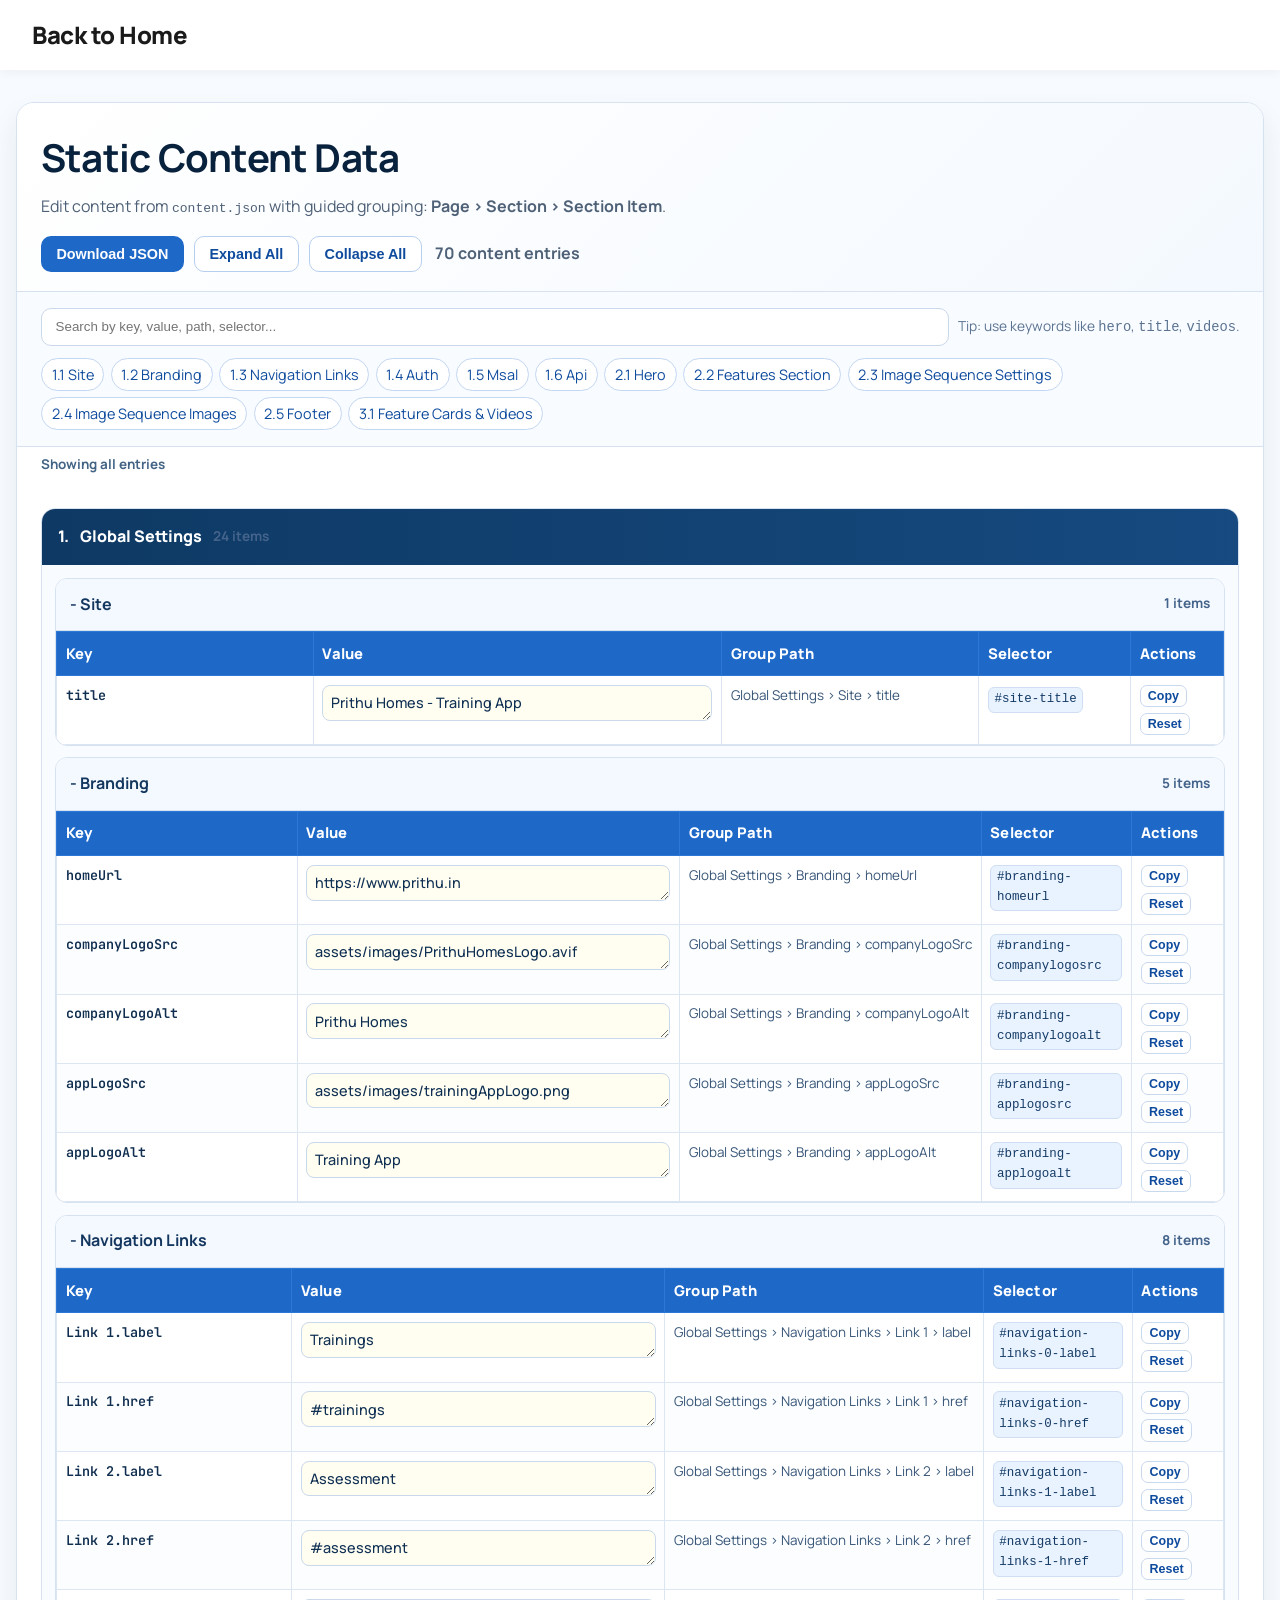
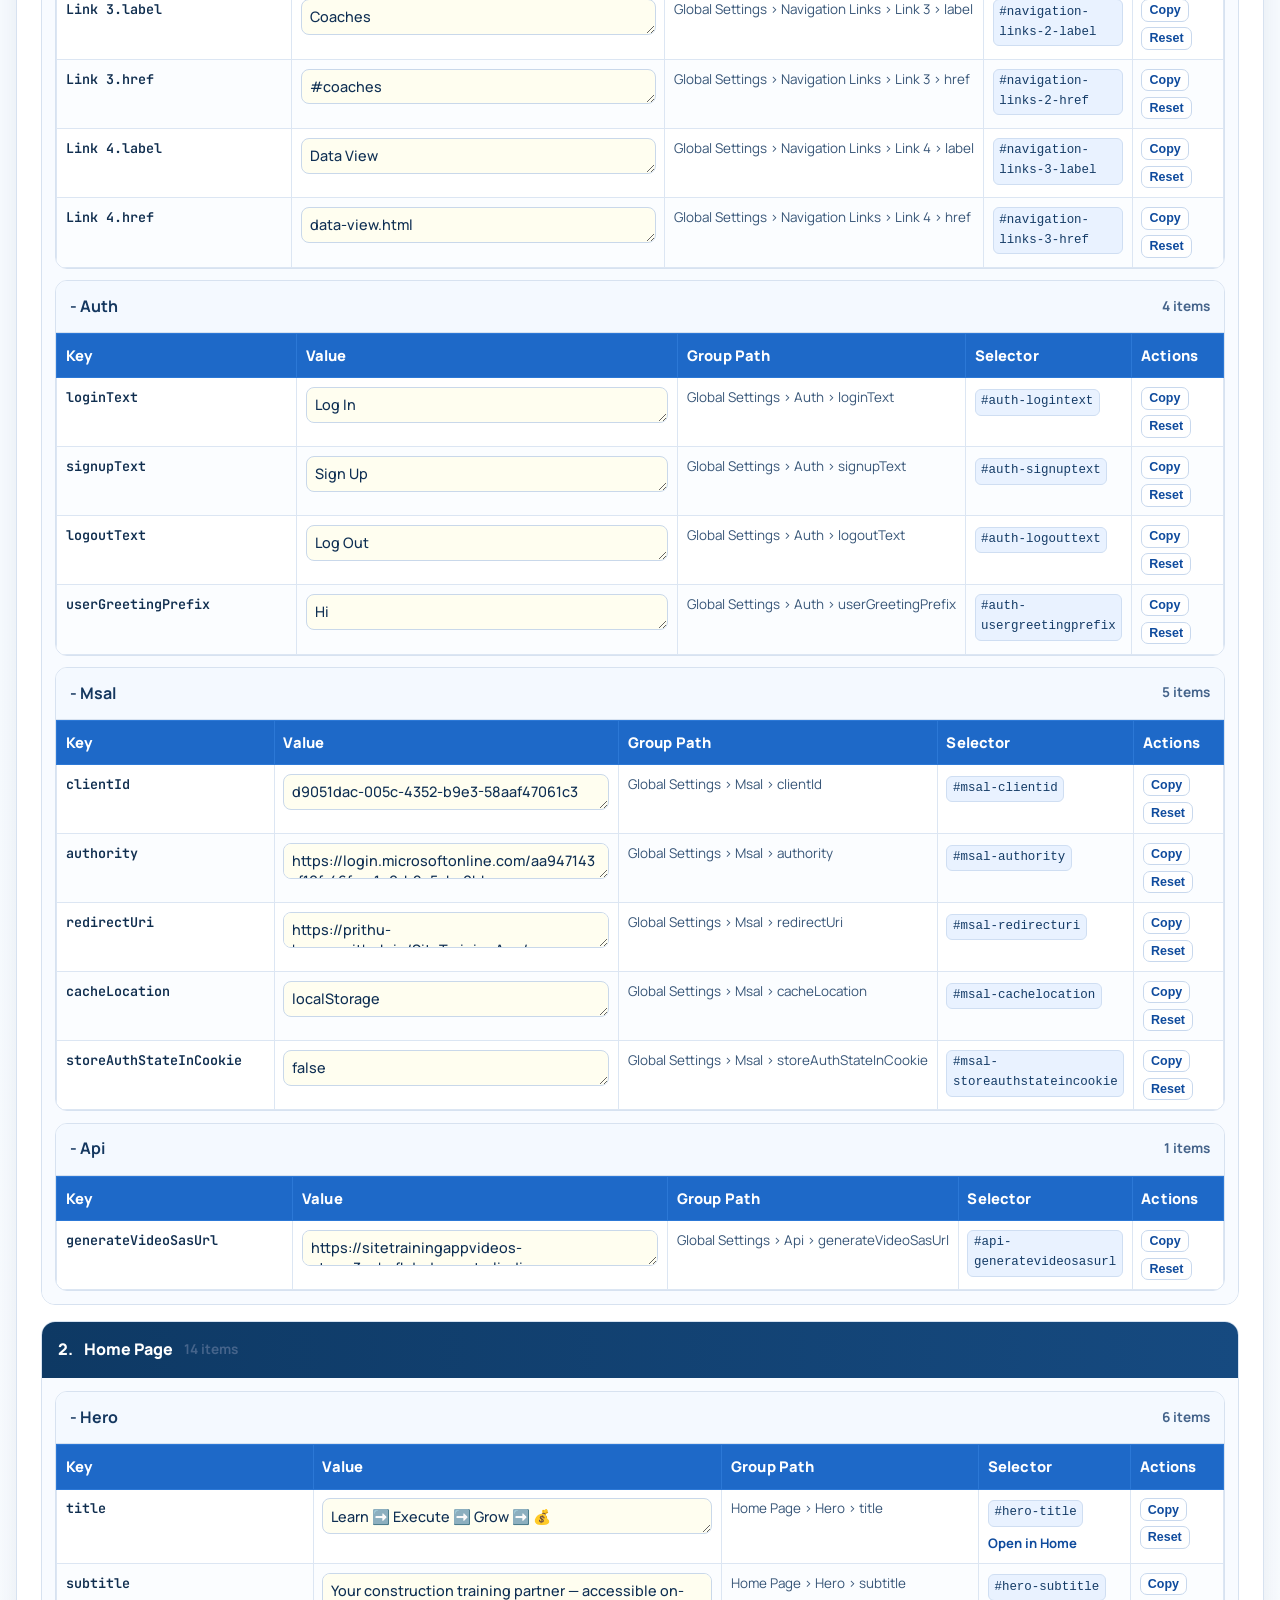
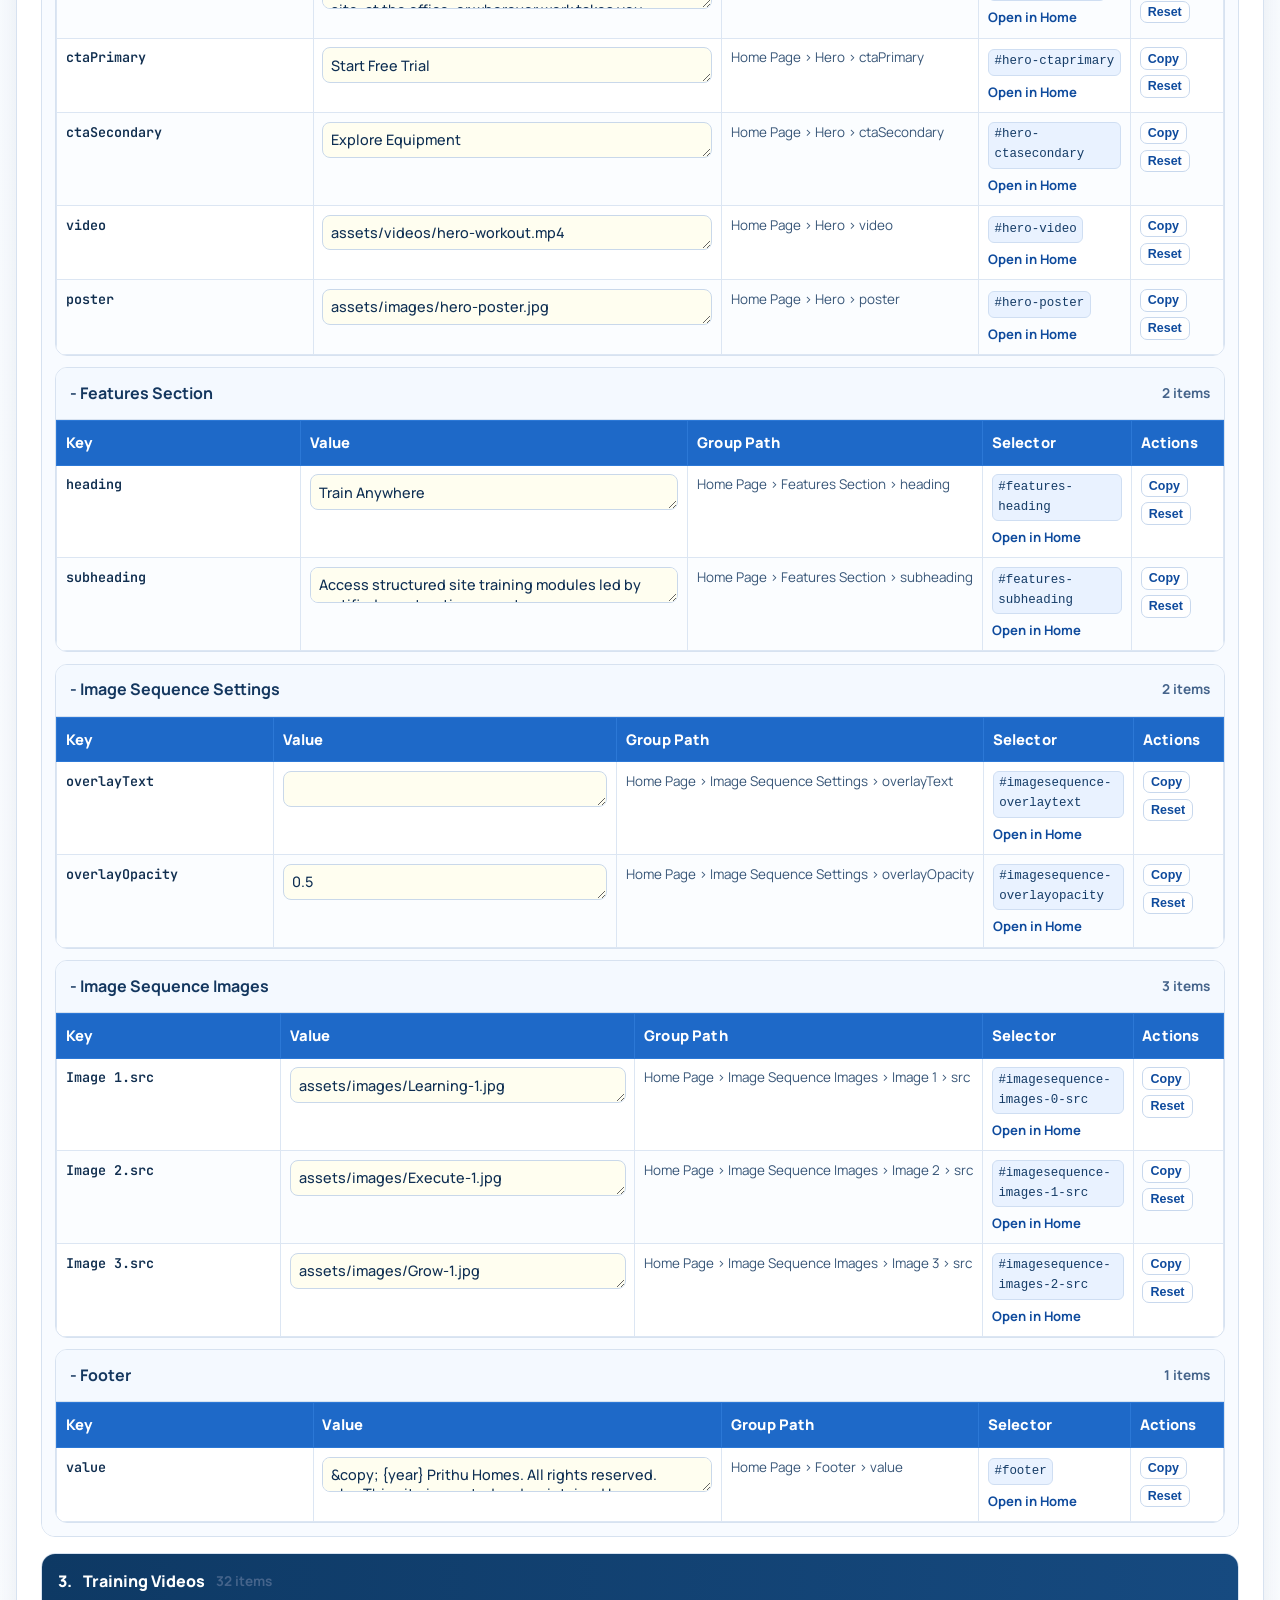
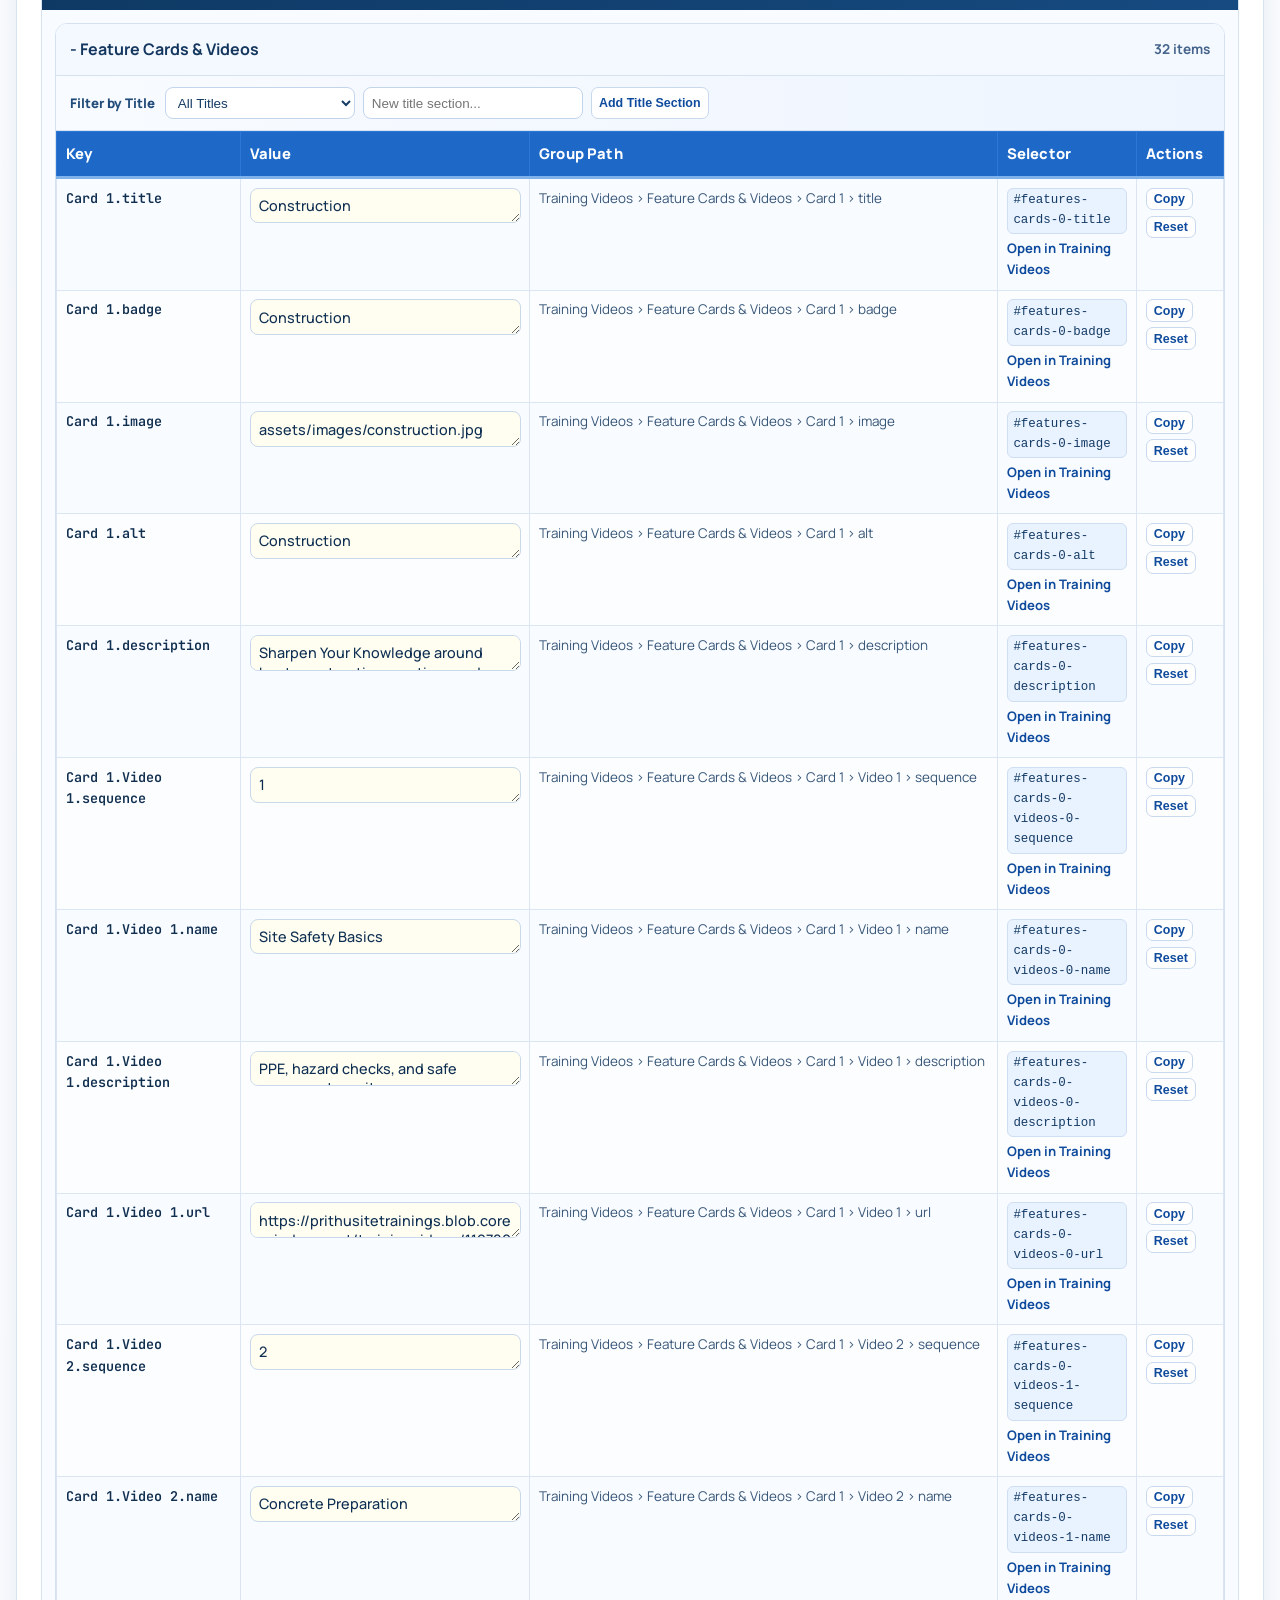
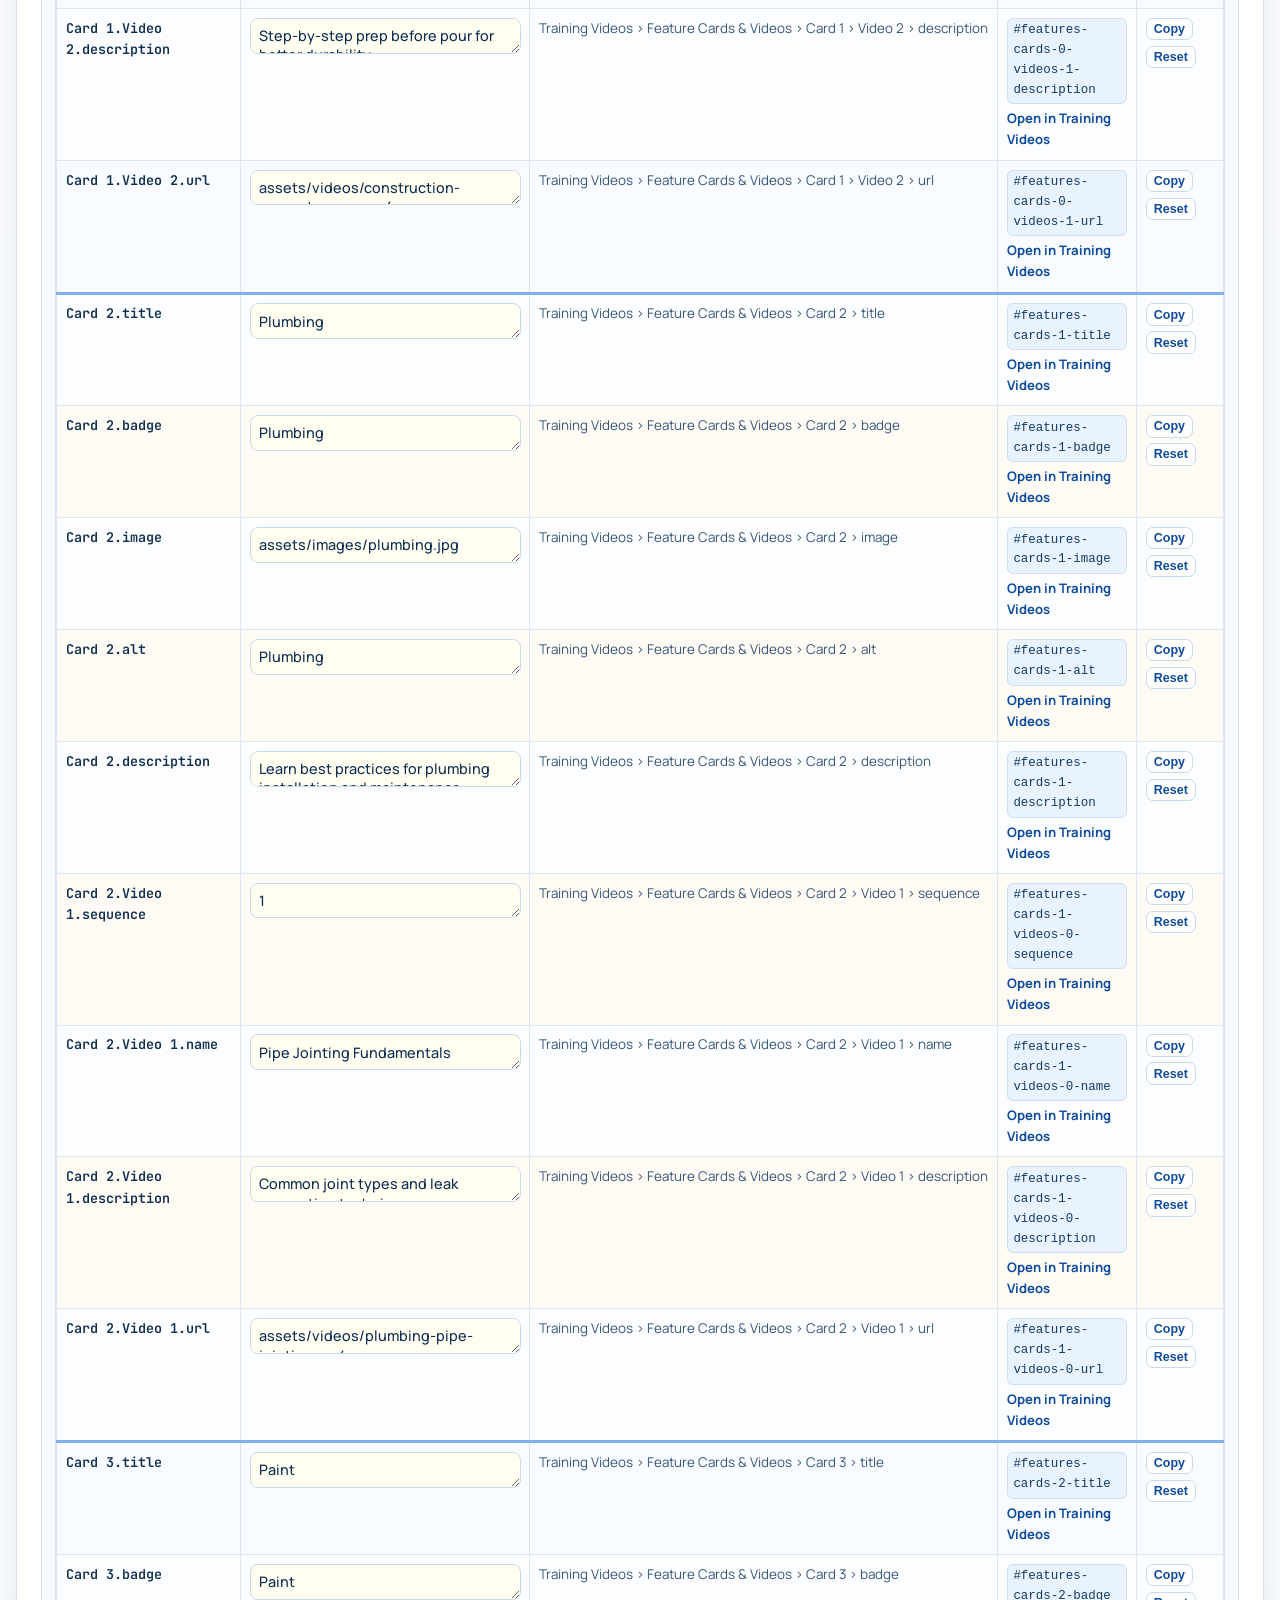
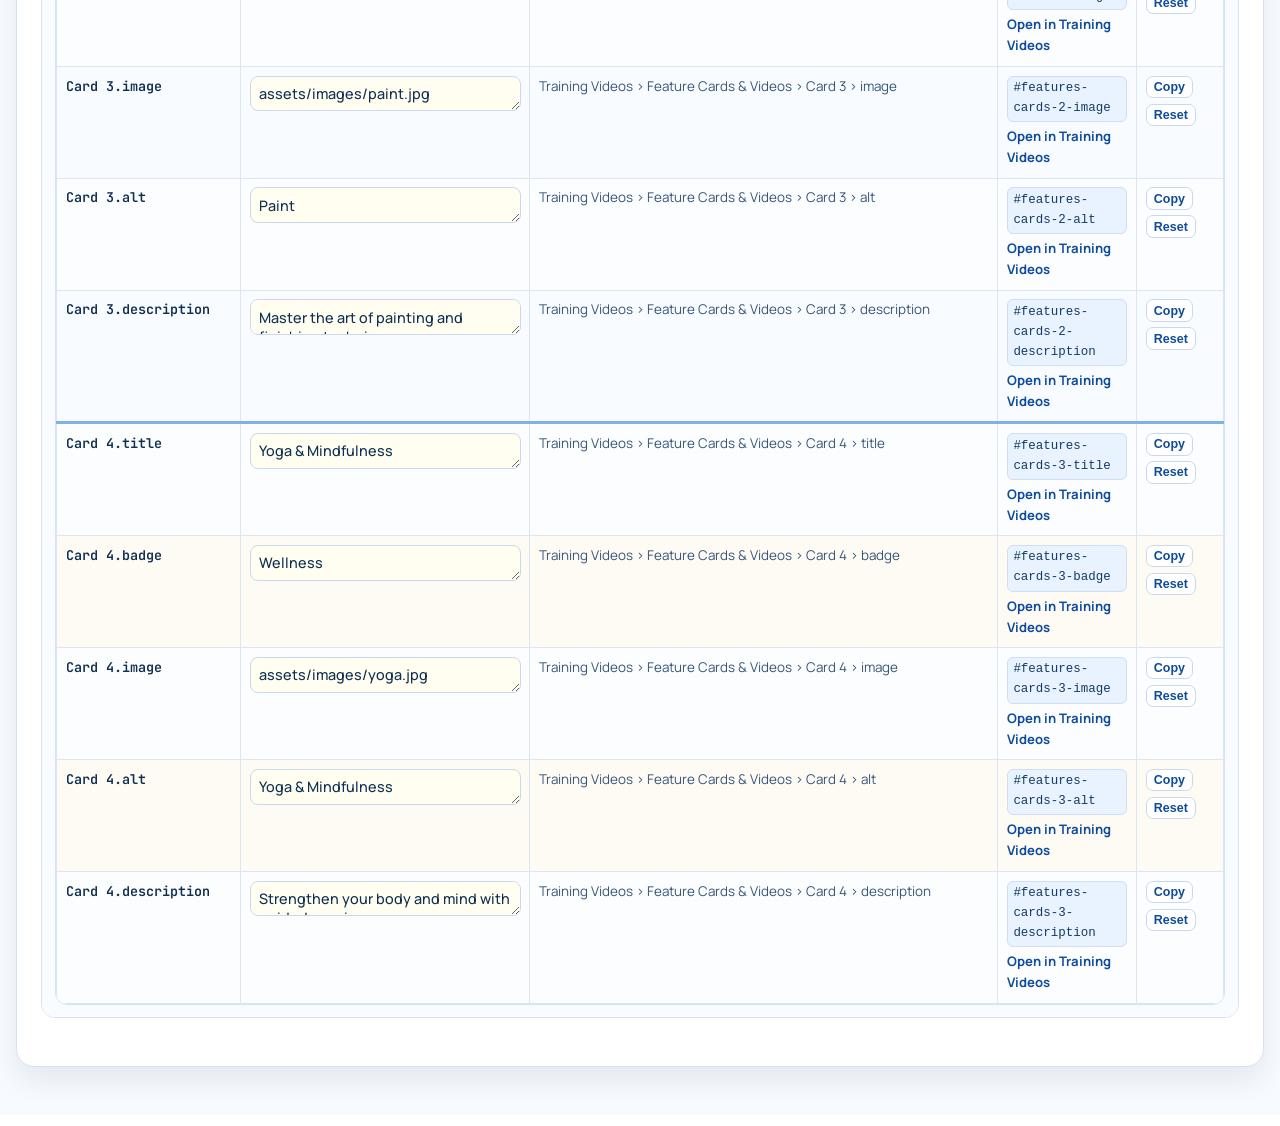
==== commit 3112c934: "Add title filter and card demarcation for training video sections" ====
--- a/data-view.html
+++ b/data-view.html
@@ -232,6 +232,47 @@
       overflow: auto;
     }
 
+    .training-tools {
+      display: flex;
+      flex-wrap: wrap;
+      align-items: center;
+      gap: 0.5rem;
+      padding: 0.7rem 0.9rem;
+      border-bottom: 1px solid var(--dv-border);
+      background: linear-gradient(90deg, #f8fbff 0%, #eef5ff 100%);
+    }
+
+    .training-tools-label {
+      font-size: 0.83rem;
+      font-weight: 800;
+      color: #214c7a;
+      margin-right: 0.1rem;
+    }
+
+    .training-tools-select,
+    .training-tools-input {
+      border: 1px solid #c2d5ed;
+      border-radius: 8px;
+      padding: 0.35rem 0.5rem;
+      background: #fff;
+      color: #163d65;
+      font-size: 0.84rem;
+      min-height: 2rem;
+    }
+
+    .training-tools-select {
+      min-width: 190px;
+    }
+
+    .training-tools-input {
+      min-width: 220px;
+    }
+
+    .training-tools-add {
+      min-height: 2rem;
+      padding: 0.25rem 0.6rem;
+    }
+
     table {
       width: 100%;
       border-collapse: collapse;
@@ -258,6 +299,23 @@
 
     tbody tr:nth-child(even) td {
       background: #fbfdff;
+    }
+
+    tr.card-start-row td {
+      border-top: 3px solid #7fb2ea;
+    }
+
+    tr.card-swatch-even td {
+      background: #f8fbff;
+    }
+
+    tr.card-swatch-odd td {
+      background: #fefbf5;
+    }
+
+    tr.card-swatch-even:nth-child(even) td,
+    tr.card-swatch-odd:nth-child(even) td {
+      filter: saturate(0.985);
     }
 
     .key-cell {
@@ -369,6 +427,11 @@
       }
 
       #table-search {
+        min-width: 100%;
+      }
+
+      .training-tools-select,
+      .training-tools-input {
         min-width: 100%;
       }
     }
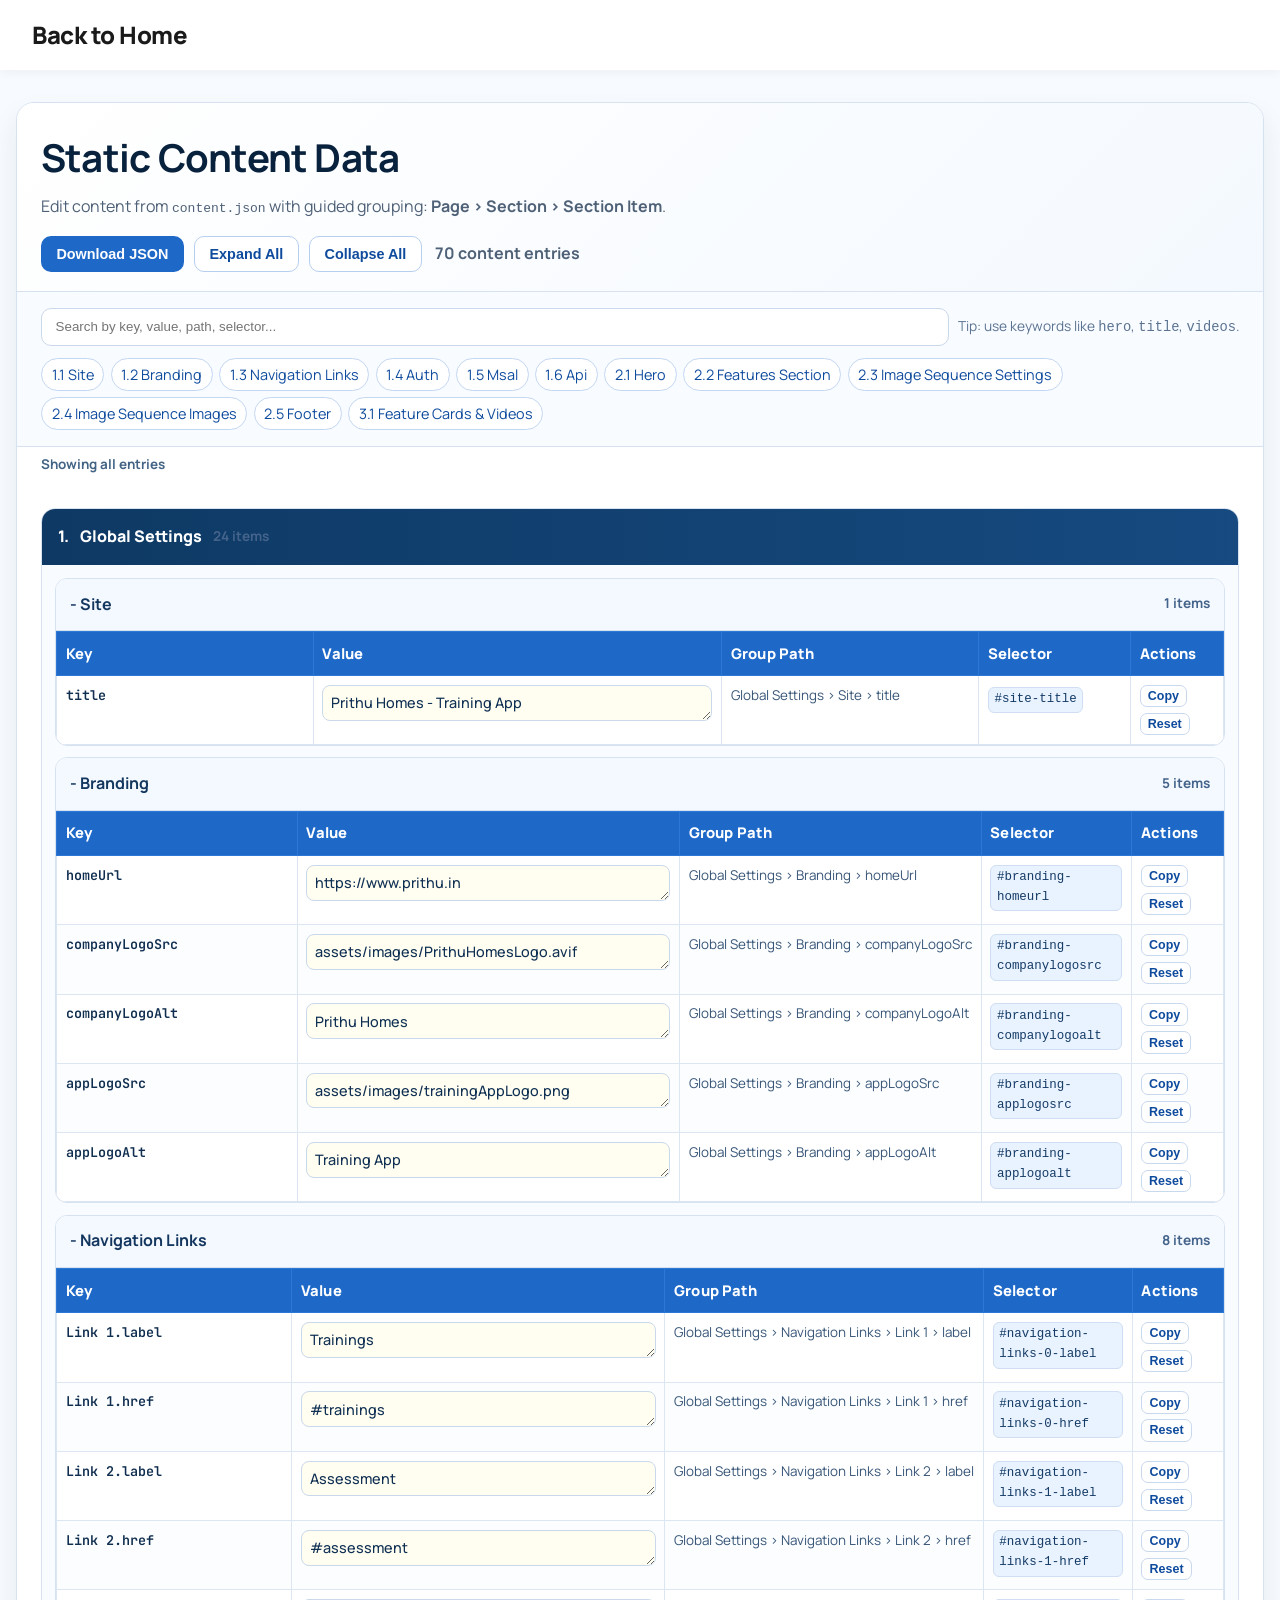
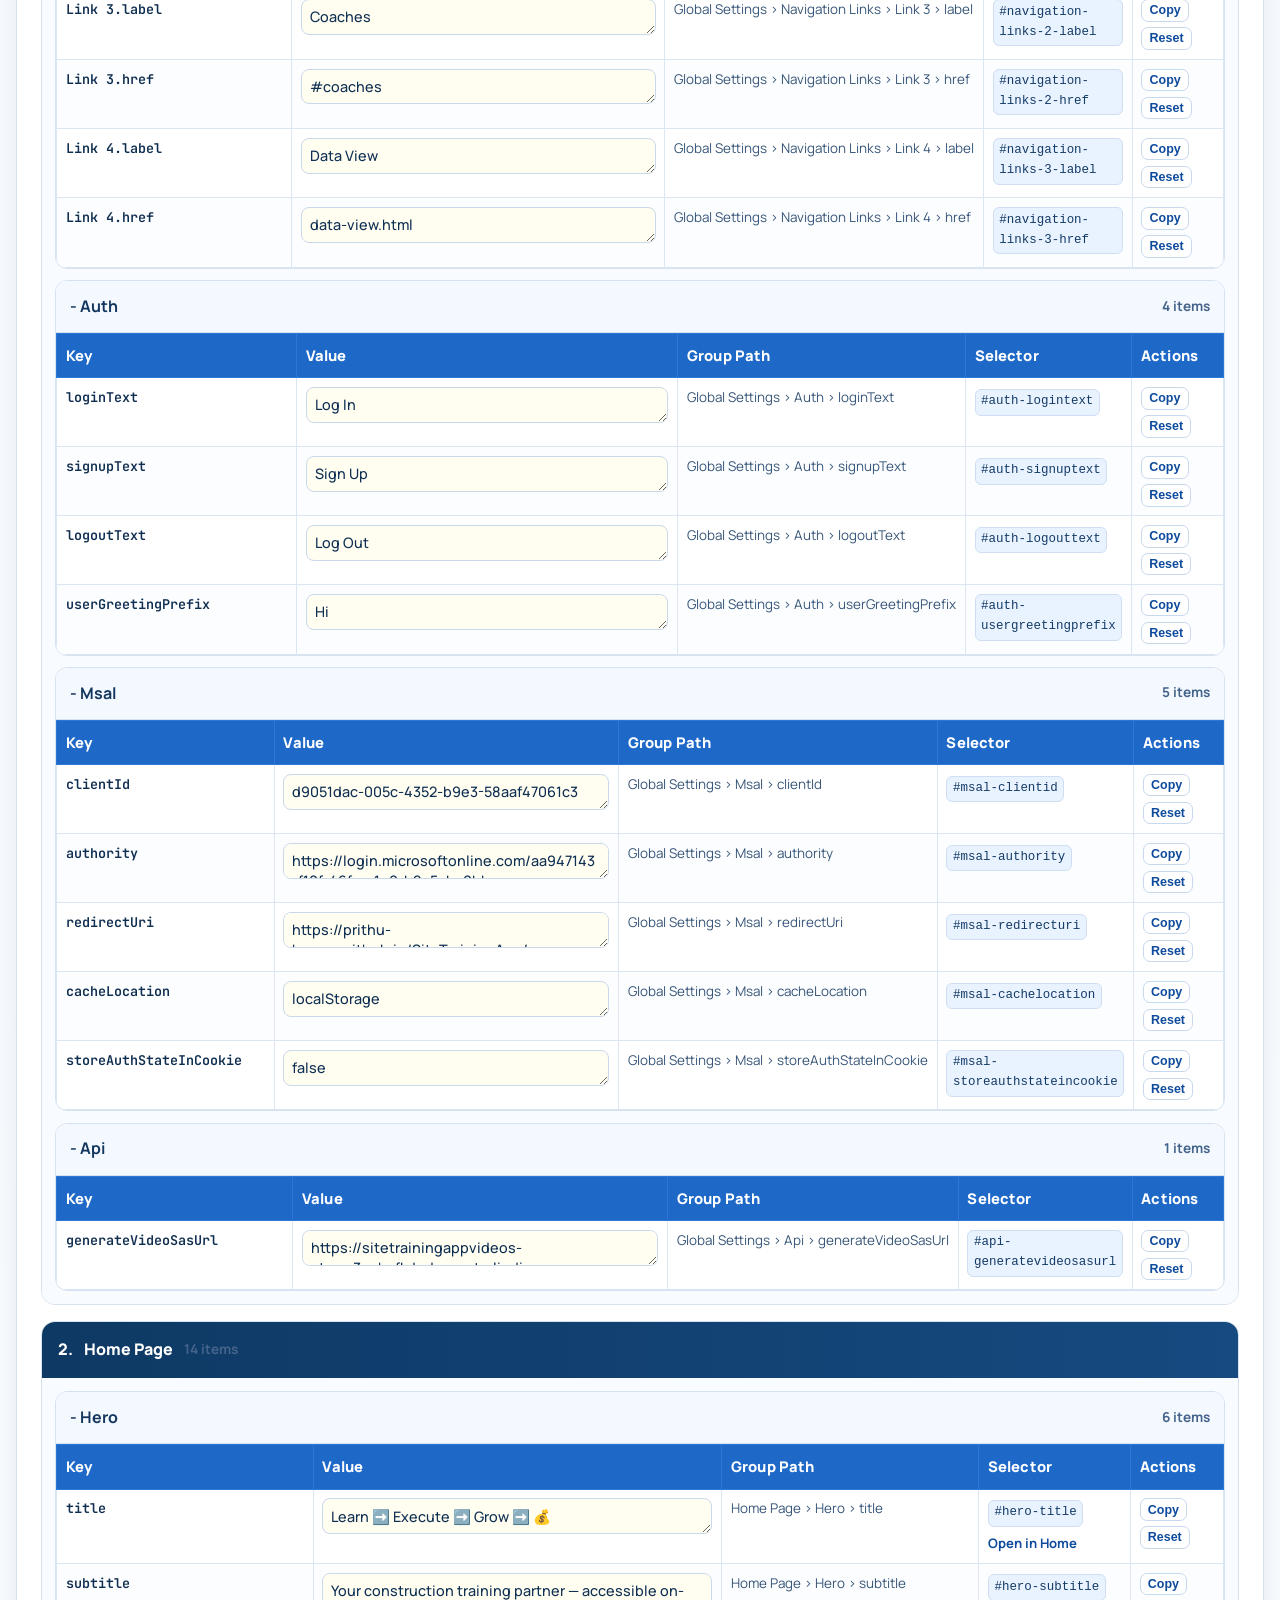
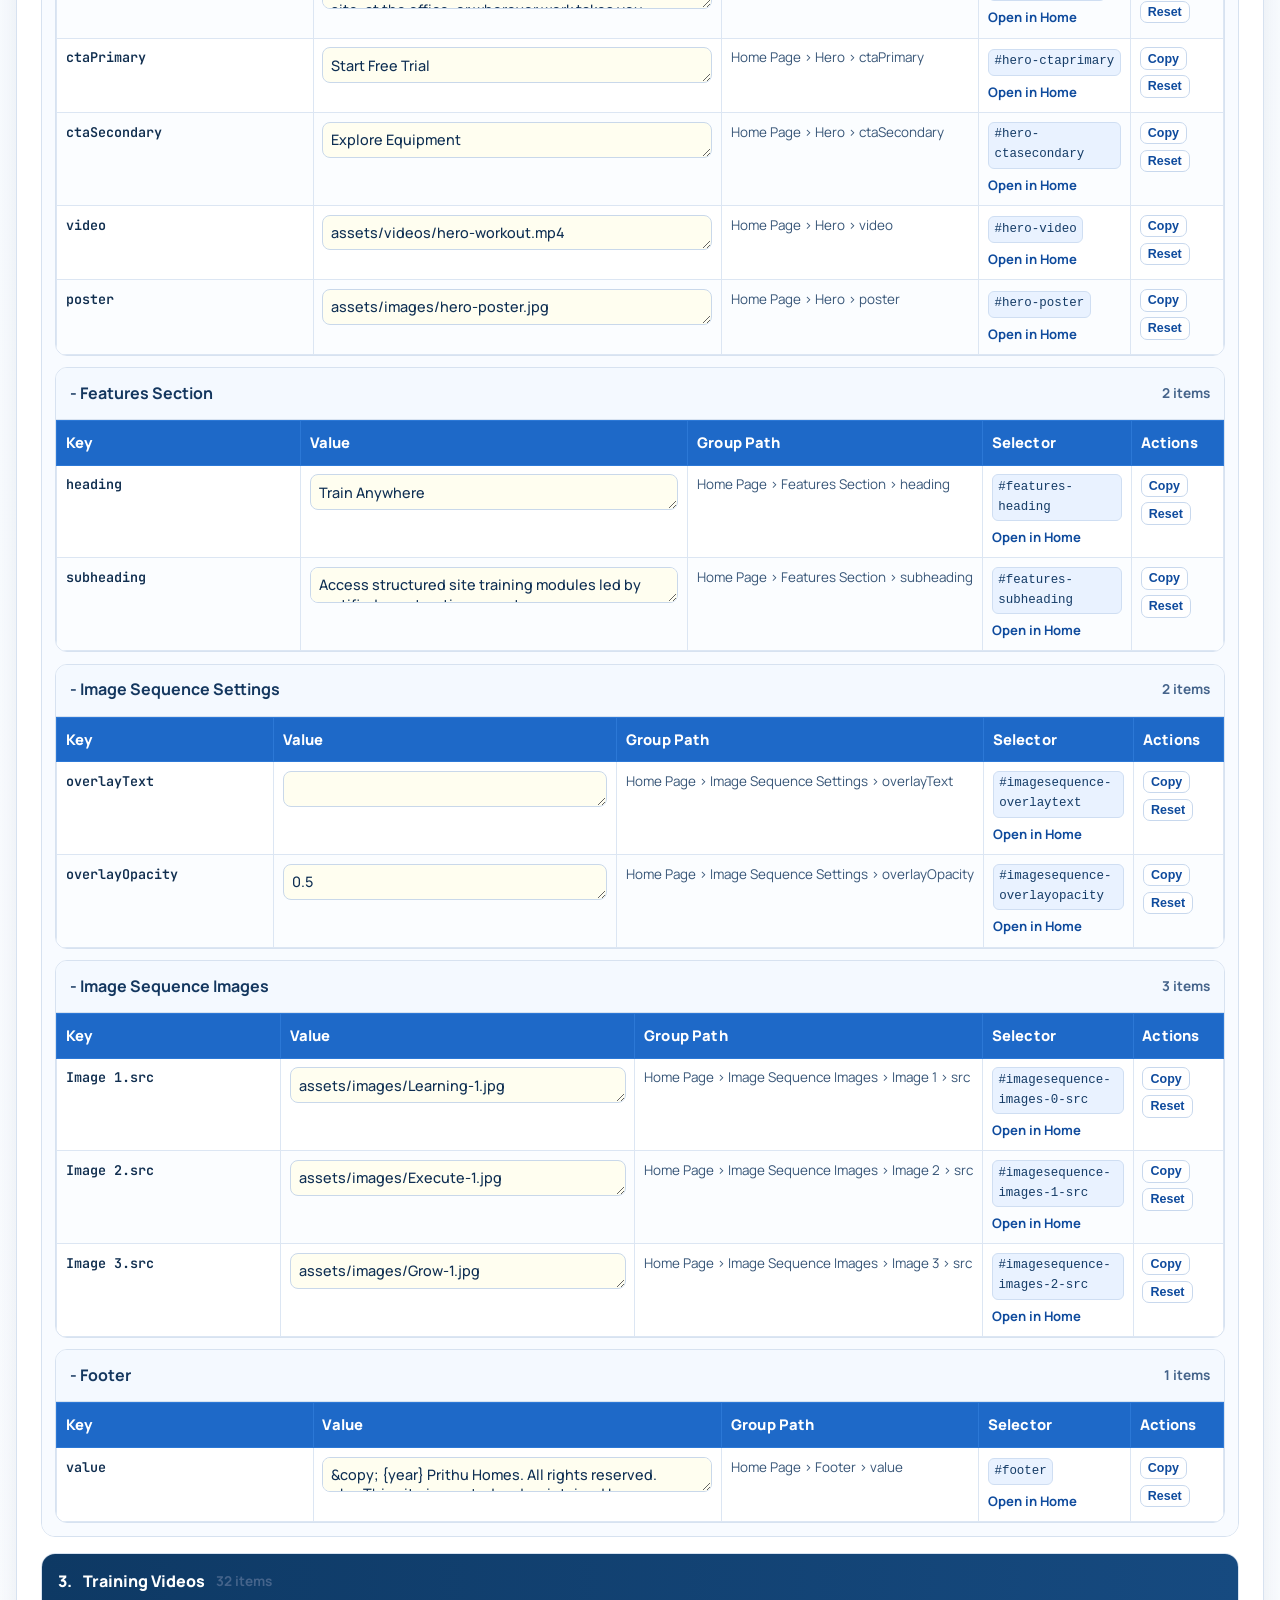
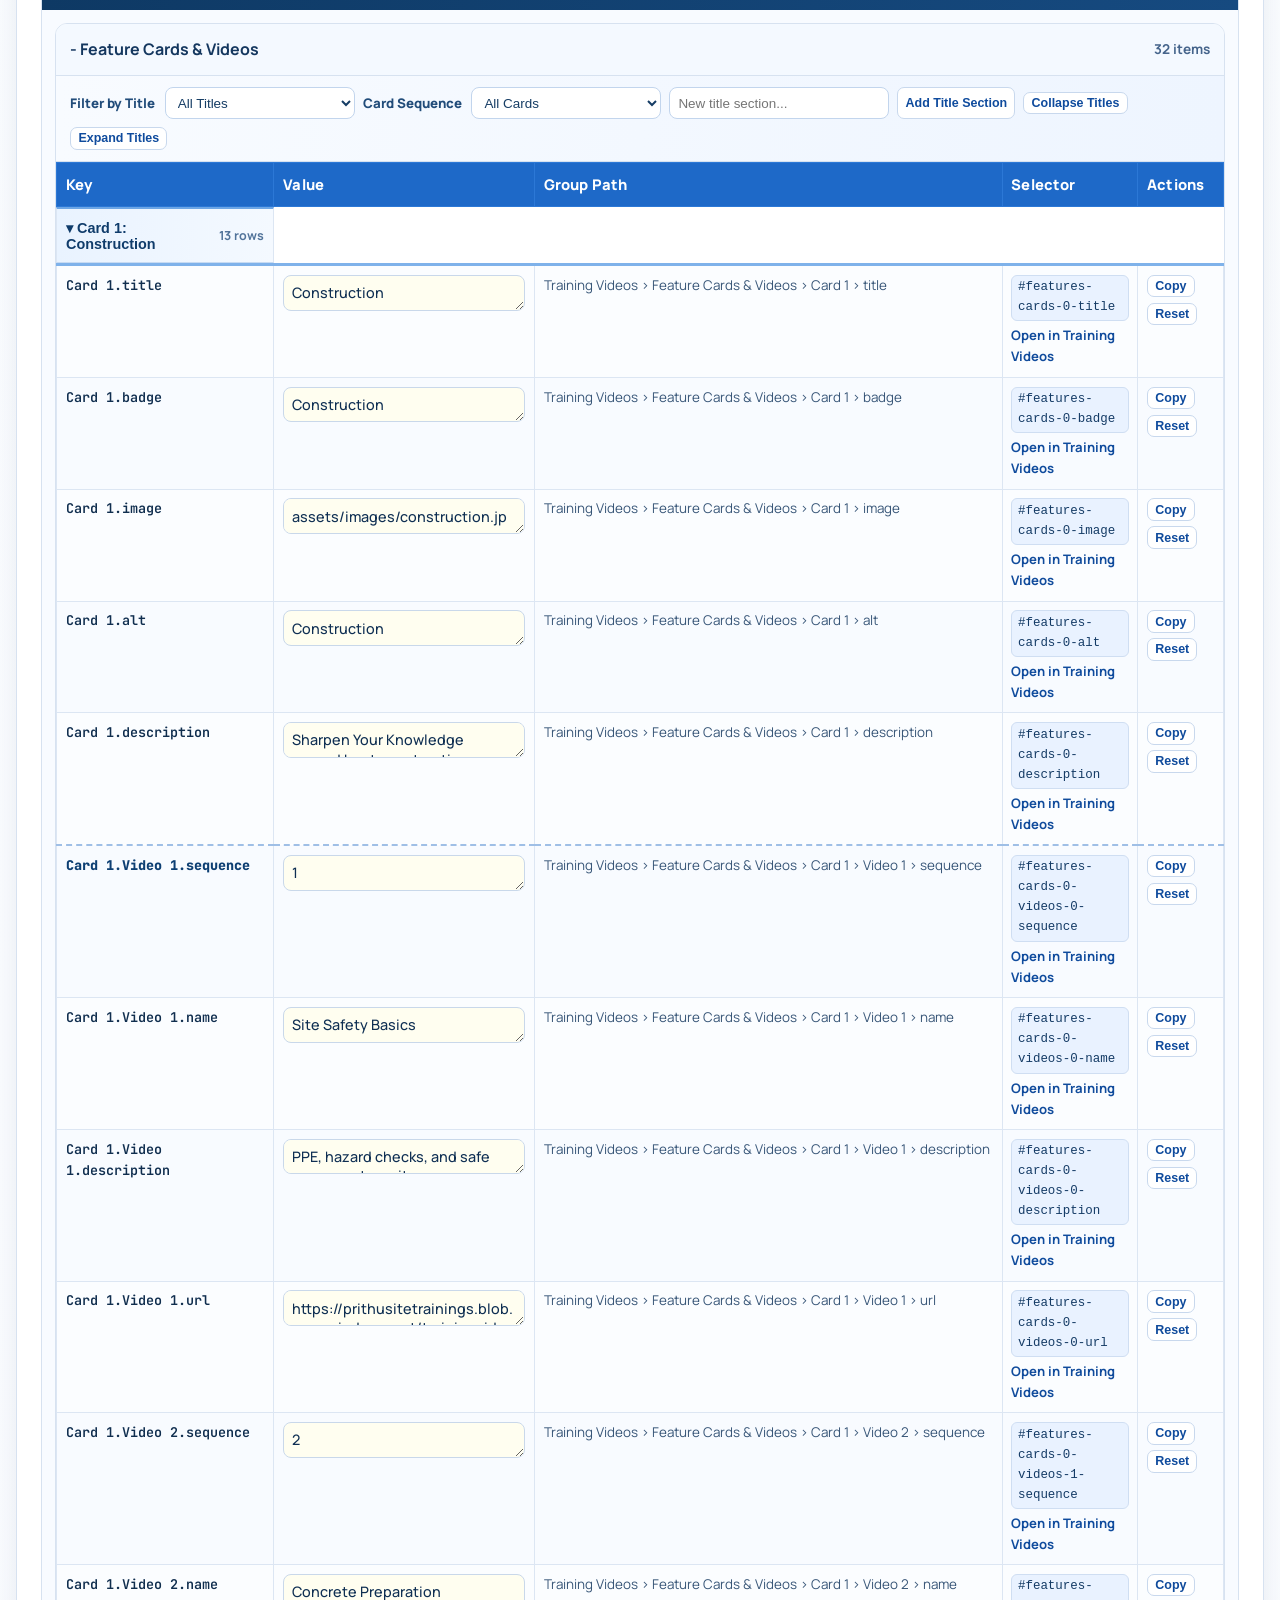
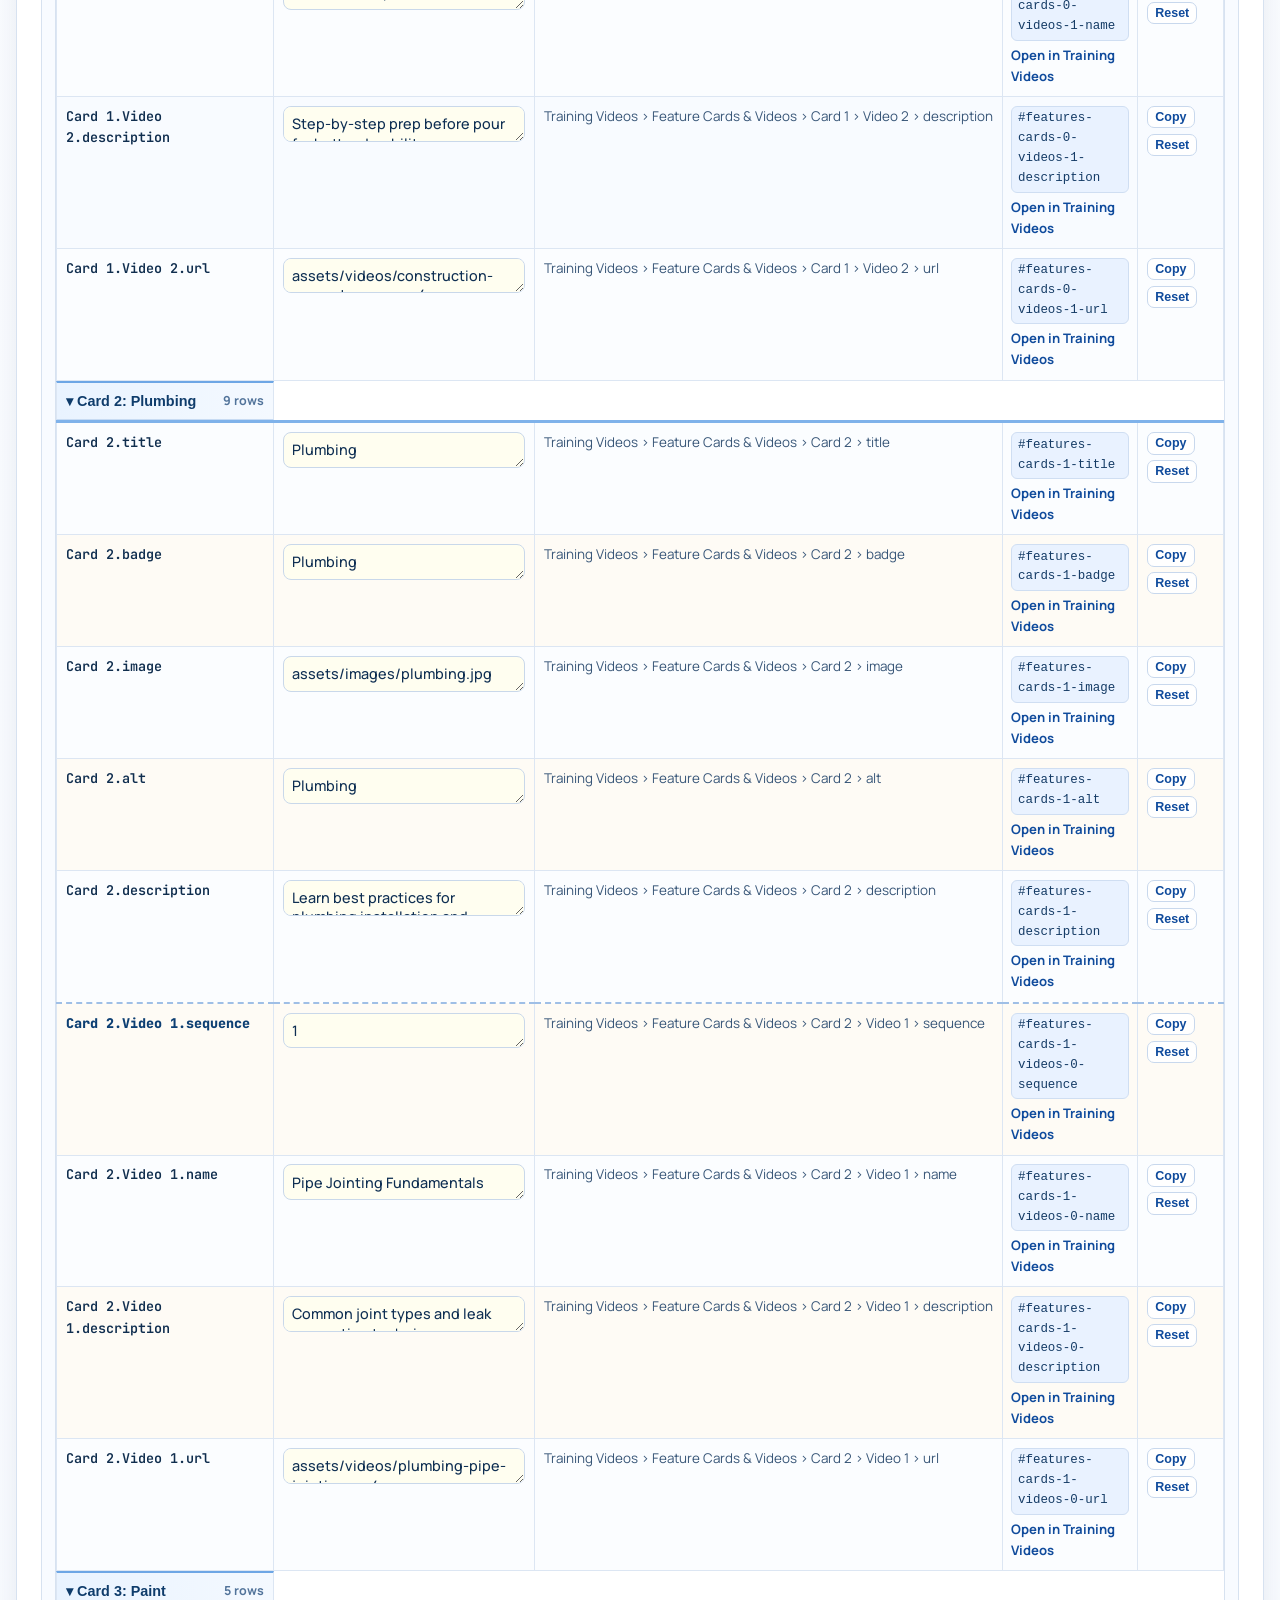
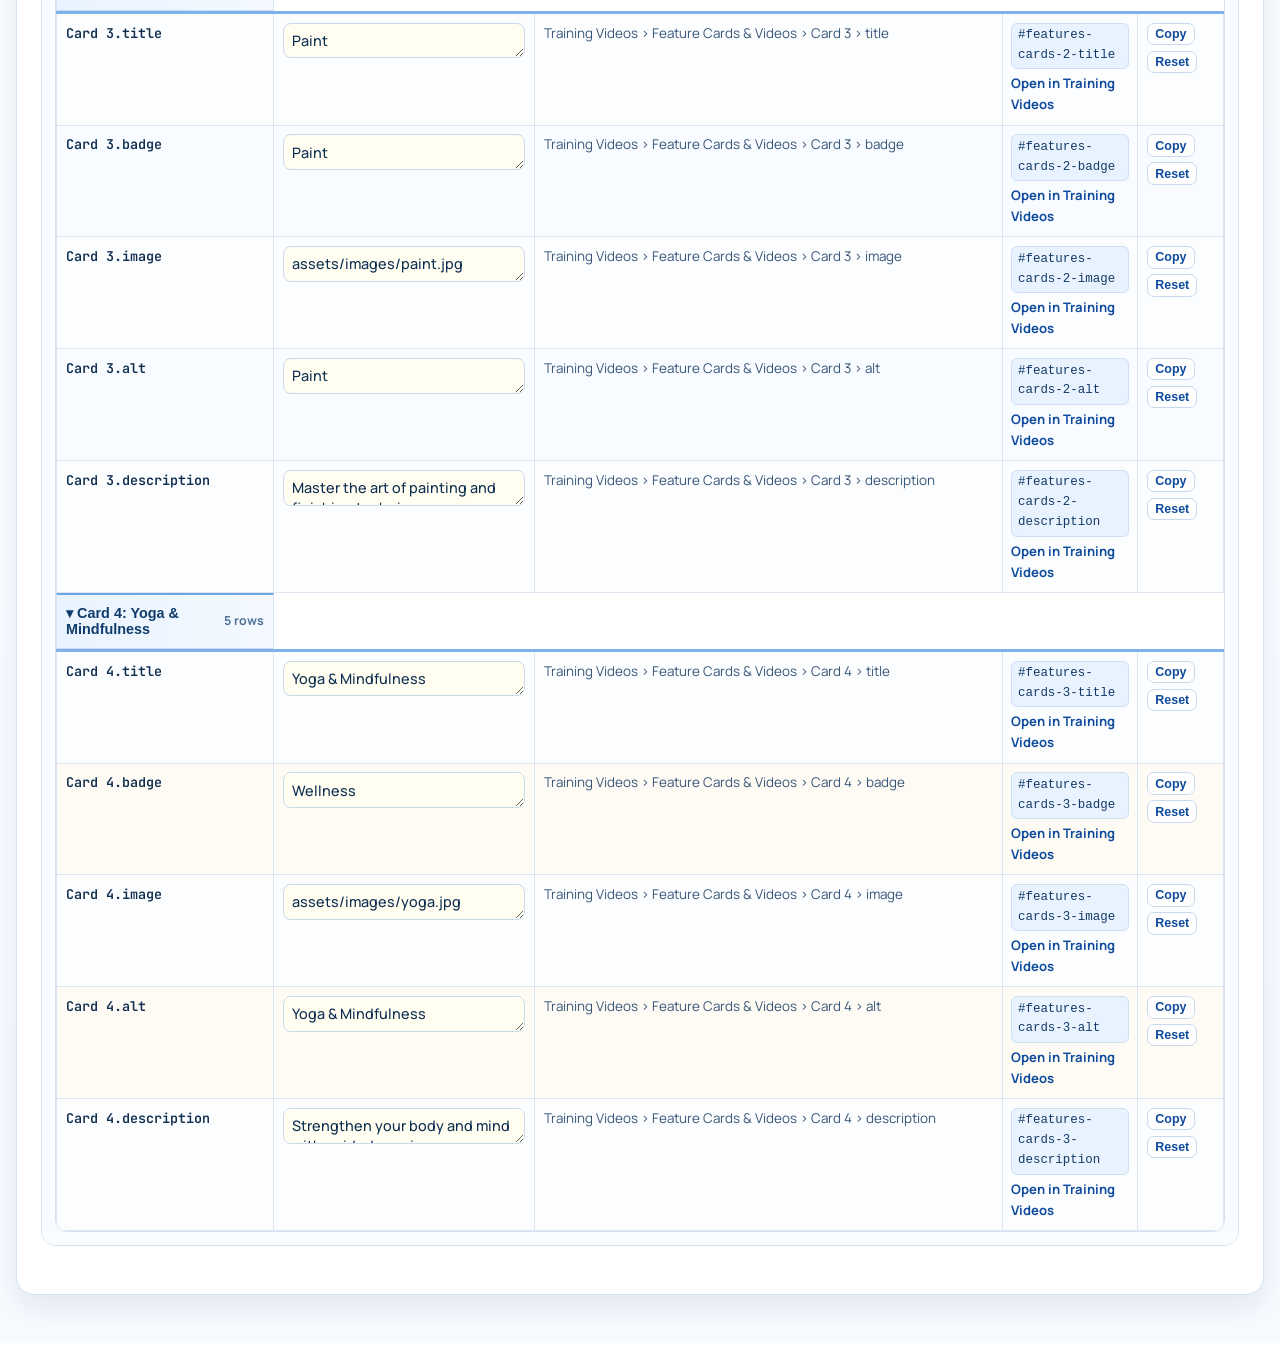
==== commit d4a28abf: "Enhance training card filters and collapsible grouped demarcation" ====
--- a/data-view.html
+++ b/data-view.html
@@ -305,6 +305,15 @@
       border-top: 3px solid #7fb2ea;
     }
 
+    tr.video-start-row td {
+      border-top: 2px dashed #9fbfe6;
+    }
+
+    tr.video-start-row .key-cell {
+      font-weight: 800;
+      color: #0d3f73;
+    }
+
     tr.card-swatch-even td {
       background: #f8fbff;
     }
@@ -316,6 +325,38 @@
     tr.card-swatch-even:nth-child(even) td,
     tr.card-swatch-odd:nth-child(even) td {
       filter: saturate(0.985);
+    }
+
+    tr.card-group-header-row td {
+      background: linear-gradient(90deg, #e9f3ff 0%, #f4f9ff 100%);
+      border-top: 2px solid #6da6e5;
+      border-bottom: 1px solid #c7dbf3;
+      padding: 0.45rem 0.55rem;
+    }
+
+    .card-group-header-cell {
+      display: flex;
+      align-items: center;
+      justify-content: space-between;
+      gap: 0.65rem;
+    }
+
+    .card-group-toggle {
+      border: none;
+      background: transparent;
+      color: #0f3c6b;
+      font-weight: 700;
+      font-size: 0.9rem;
+      cursor: pointer;
+      text-align: left;
+      padding: 0.2rem 0;
+    }
+
+    .card-group-meta {
+      color: #51739a;
+      font-size: 0.78rem;
+      font-weight: 700;
+      white-space: nowrap;
     }
 
     .key-cell {
